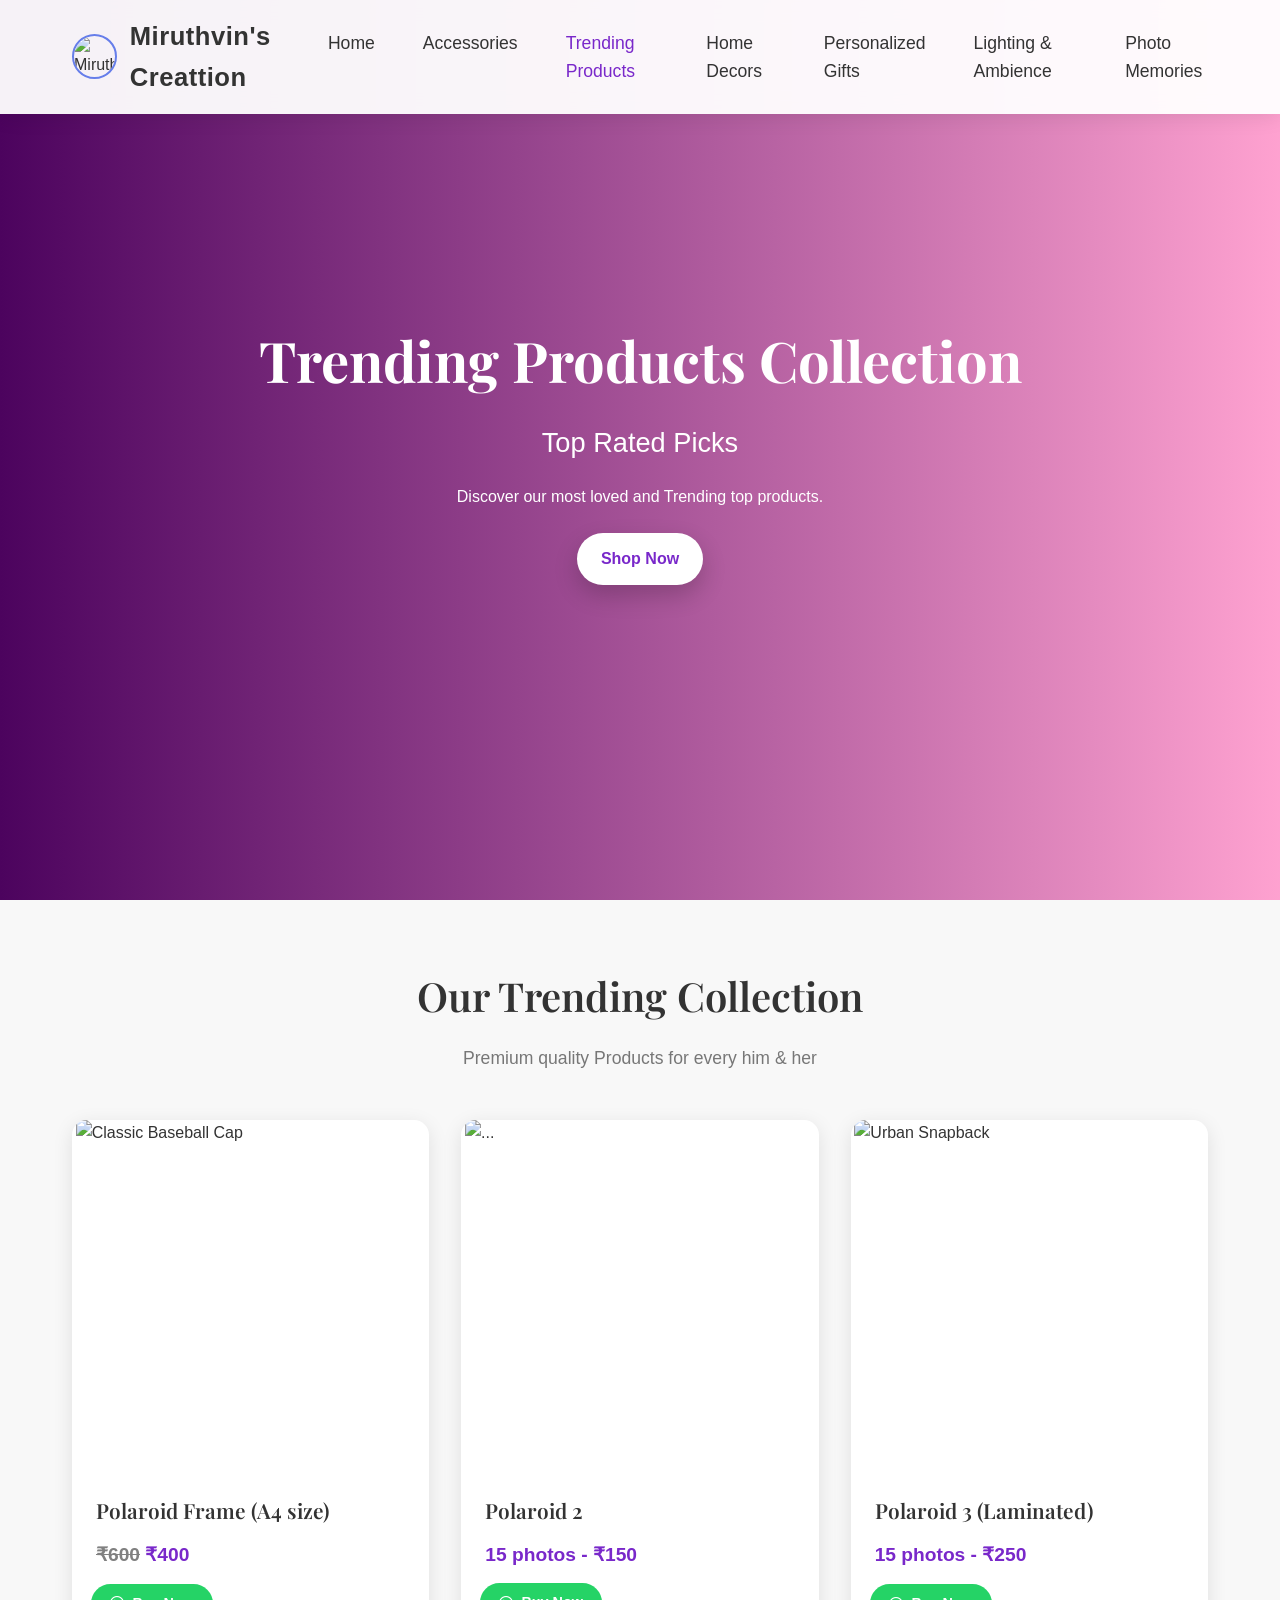
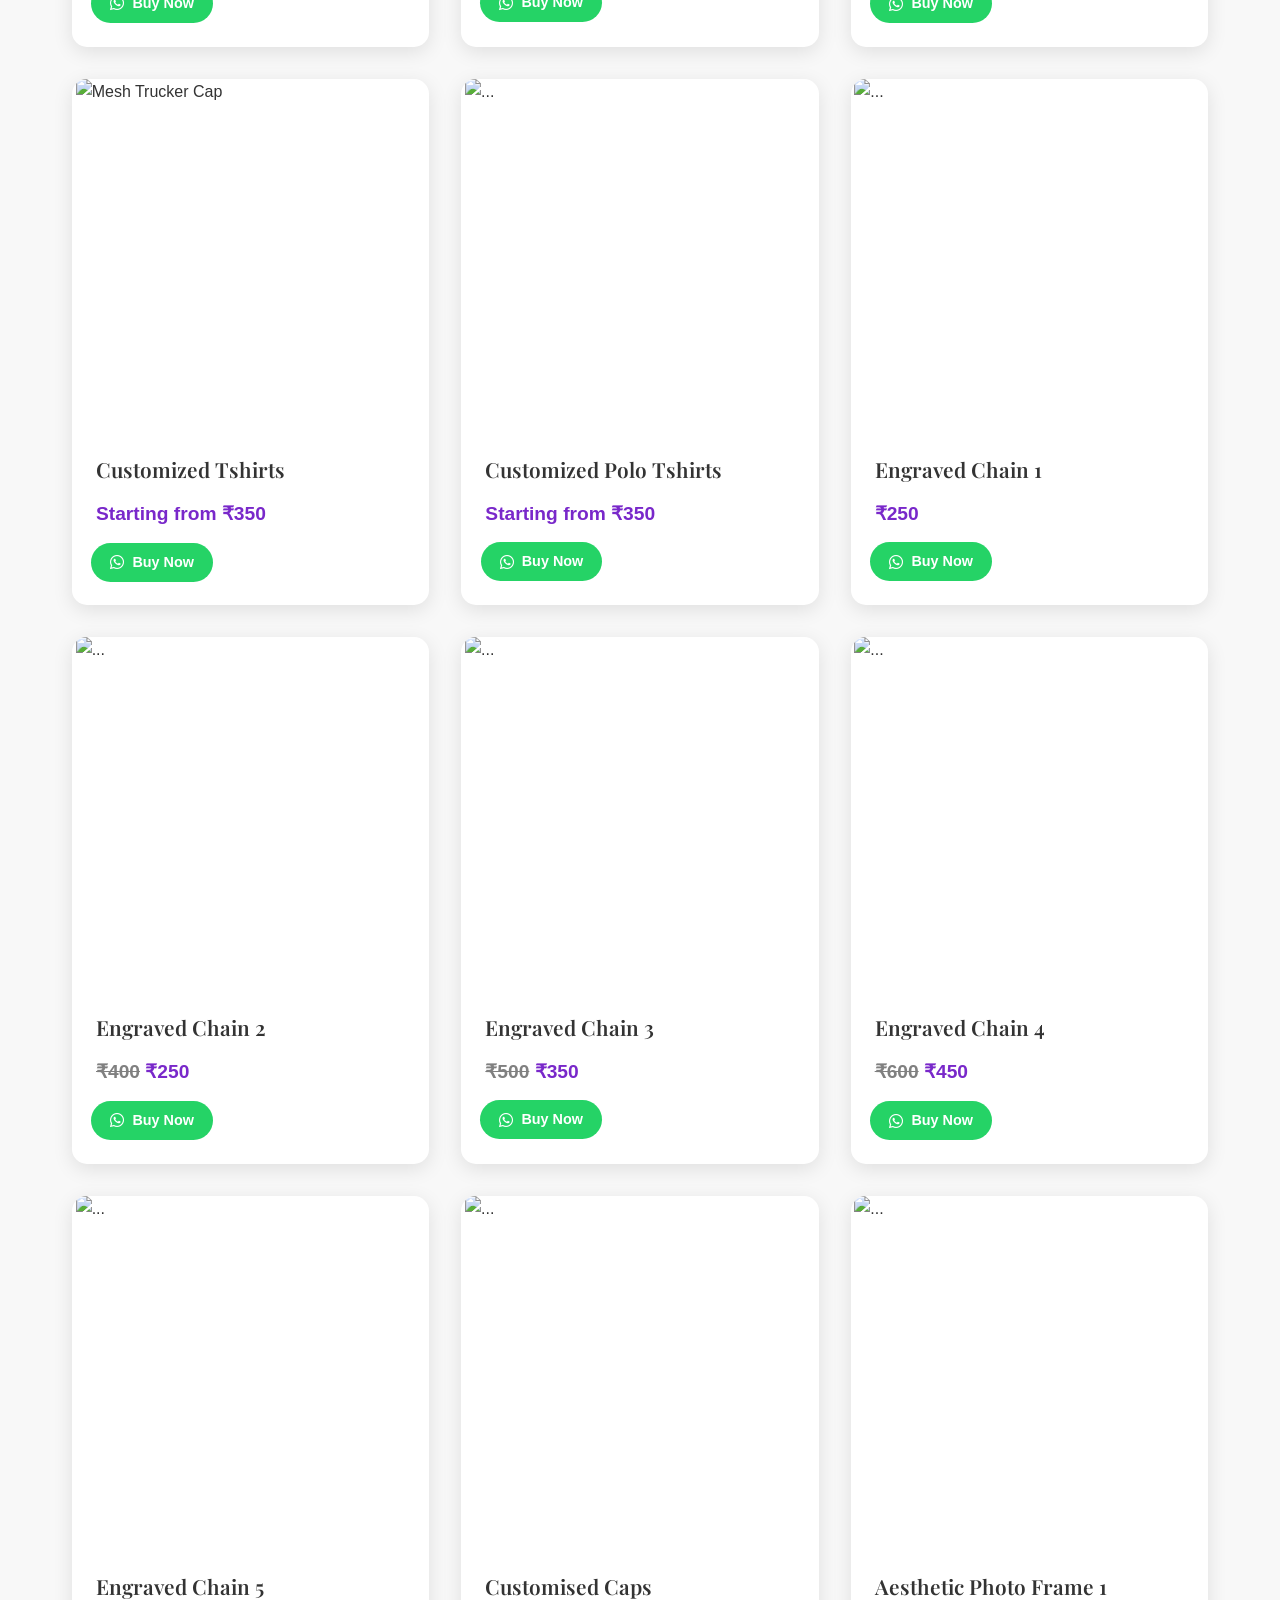
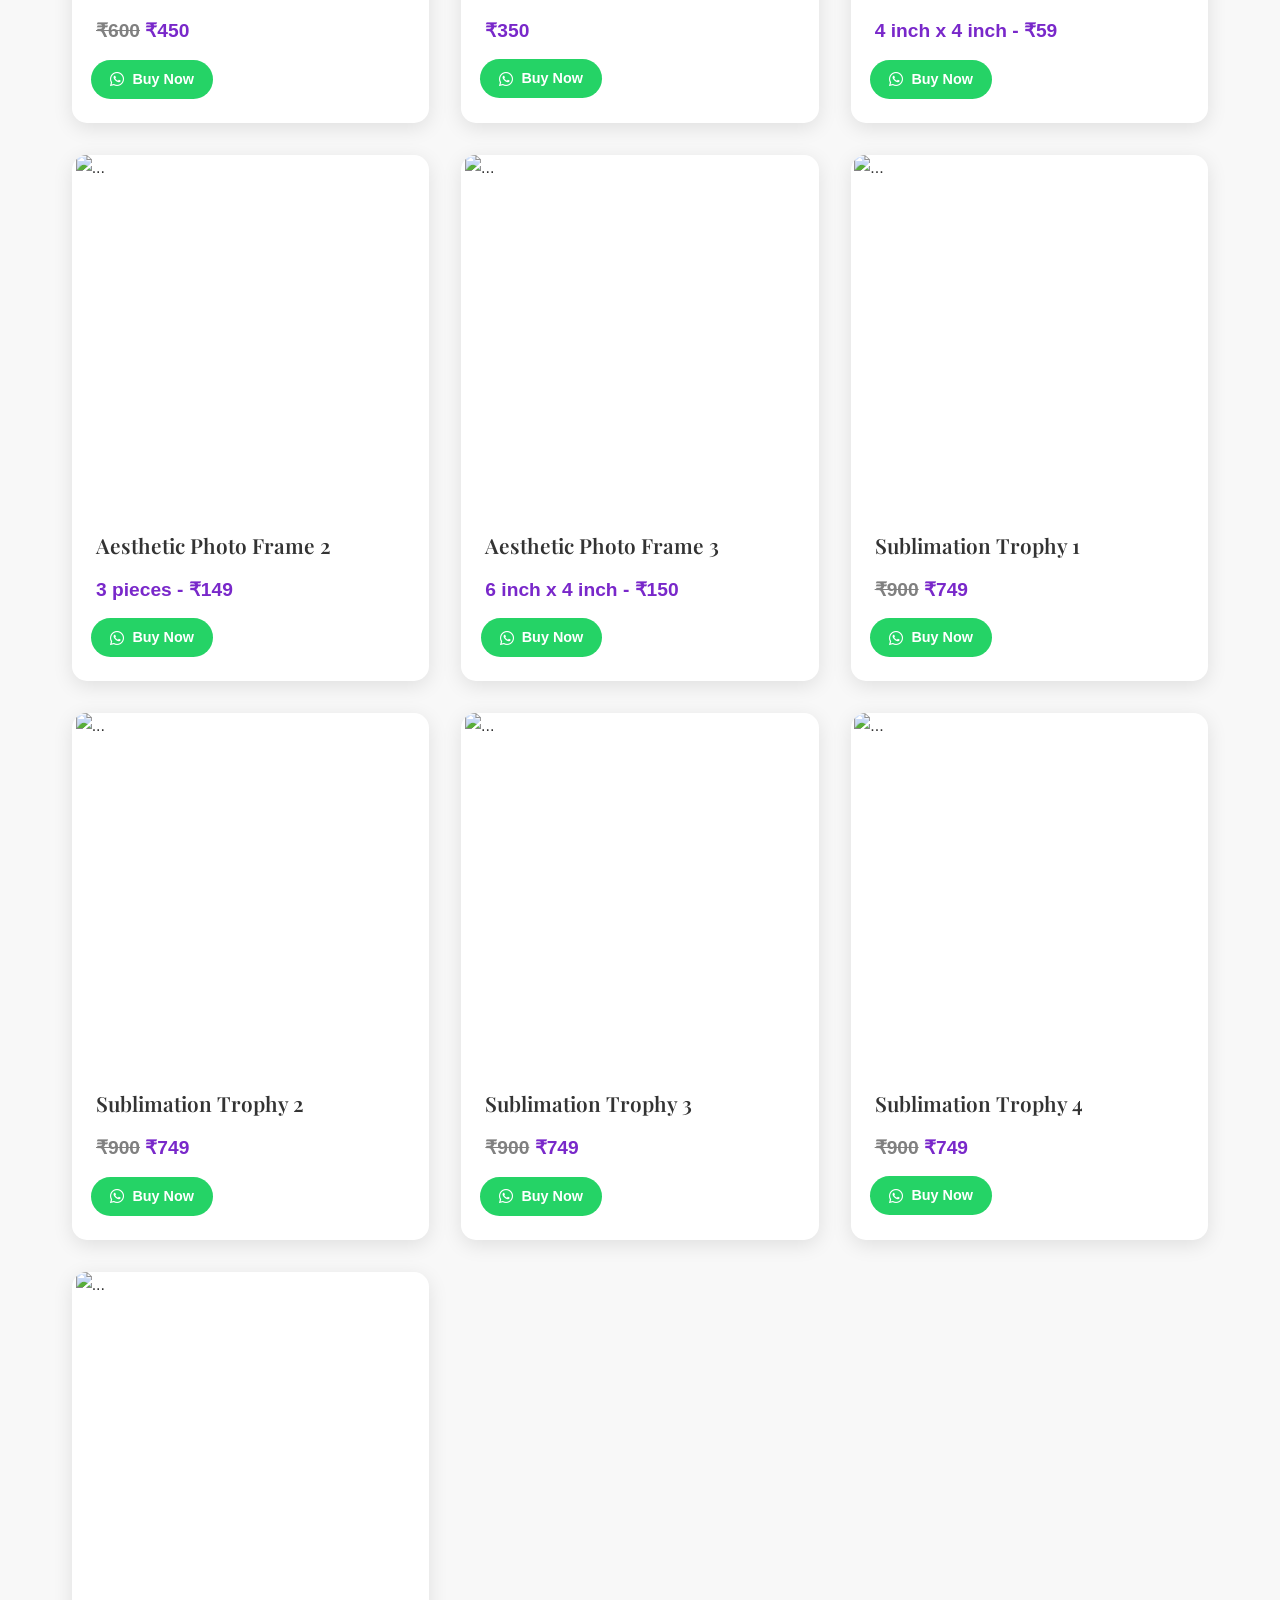
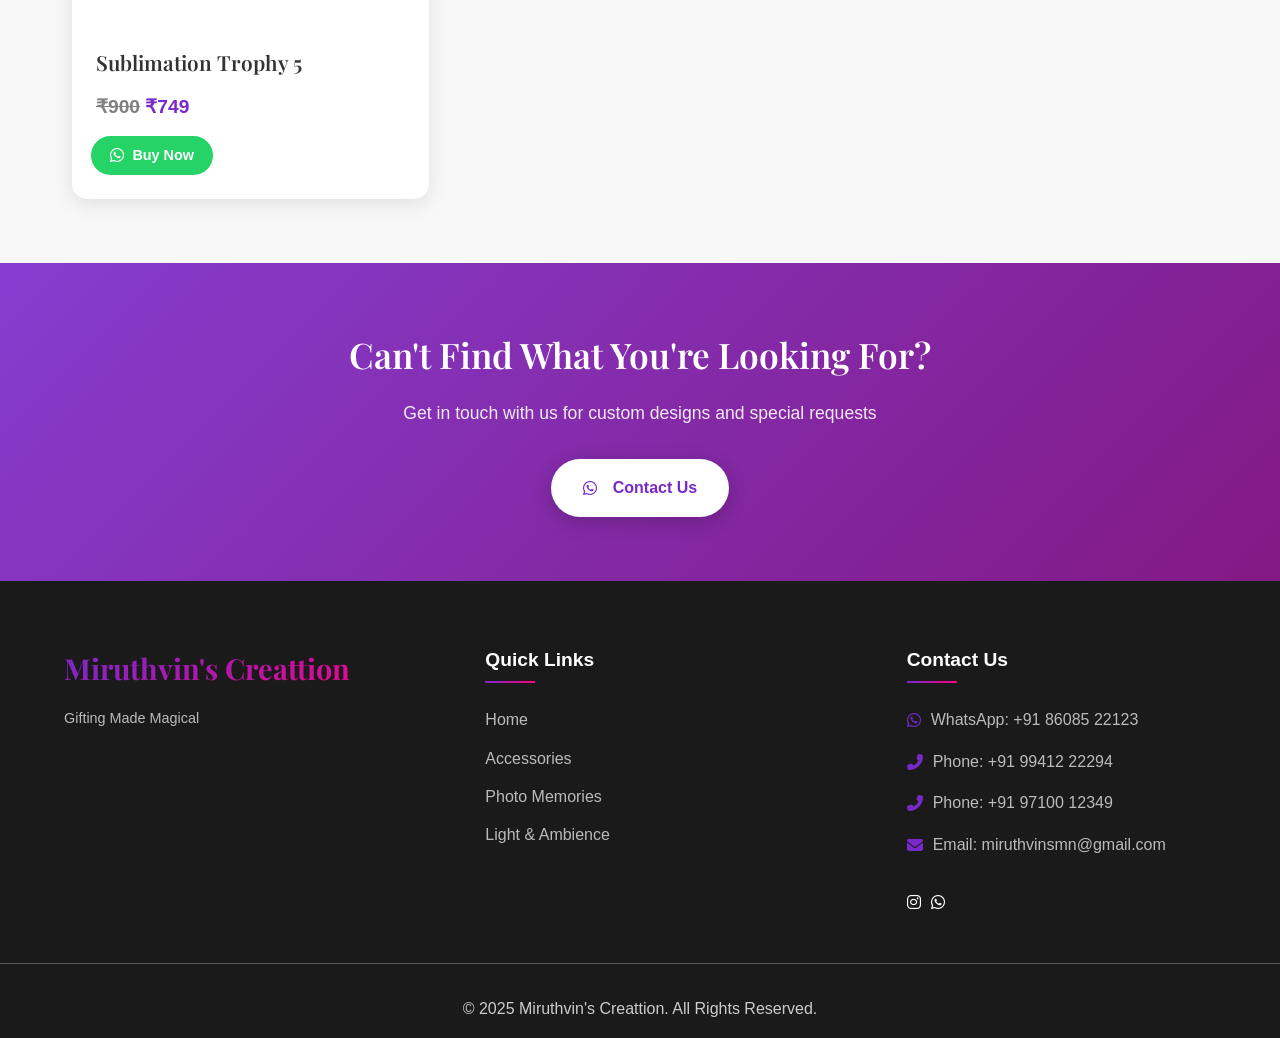
==== caps.html @ 1a265e70 "Add files via upload" ====
<!DOCTYPE html>
<html lang="en">

<head>
    <meta charset="UTF-8">
    <meta name="viewport" content="width=device-width, initial-scale=1.0">
    <title>Caps Collection - Miruthvin's Creattion</title>
    <link rel="stylesheet" href="caps.css">
    <link rel="stylesheet" href="https://cdnjs.cloudflare.com/ajax/libs/font-awesome/6.4.0/css/all.min.css">
    <link rel="preconnect" href="https://fonts.googleapis.com">
    <link rel="preconnect" href="https://fonts.gstatic.com" crossorigin>
    <link
        href="https://fonts.googleapis.com/css2?family=Playfair+Display:wght@400;500;600;700&family=Poppins:wght@300;400;500;600&display=swap"
        rel="stylesheet">
</head>

<body>
    <!-- Header -->
    <header class="header">
        <div class="header-content">
            <div class="logo">
                <img src="logo/miruthvins logo.jpeg" alt="Miruthvin's Logo">
                <h3>Miruthvin's Creattion</h3>
            </div>

            <!-- Desktop Navigation -->
            <nav class="desktop-nav">
                <ul>
                    <li><a href="home.html">Home</a></li>
                    <li><a href="accessories.html">Accessories</a></li>
                    <li><a href="caps.html" class="active">Trending Products</a></li>
                    <li><a href="homedecors.html">Home Decors</a></li>
                    <li><a href="Personalgifts.html">Personalized Gifts</a></li>
                    <li><a href="light.html">Lighting & Ambience</a></li>
                    <li><a href="Photomem.html">Photo Memories</a></li>
                </ul>
            </nav>

            <!-- Hamburger Menu Button -->
            <div class="hamburger" id="hamburger">
                <span></span>
                <span></span>
                <span></span>
            </div>
        </div>
    </header>

    <!-- Mobile Menu Overlay -->
    <div class="mobile-menu" id="mobile-menu">
        <ul>
            <li><a href="home.html">Home</a></li>
            <li><a href="accessories.html">Accessories</a></li>
            <li><a href="caps.html" class="active">Trending Products</a></li>
            <li><a href="homedecors.html">Home Decors</a></li>
            <li><a href="Personalgifts.html">Personalized Gifts</a></li>
            <li><a href="light.html">Lighting & Ambience</a></li>
            <li><a href="Photomem.html">Photo Memories</a></li>
        </ul>
    </div>

    <!-- Hero Section -->
    <section class="hero">
        <div class="hero-content">
            <h1 class="fade-in">Trending Products Collection</h1>
            <h2 class="slide-up">Top Rated Picks</h2>
            <p class="fade-in-delay">Discover our most loved and Trending top products.</p>
            <div class="cta-container slide-up-delay">
                <a href="#products" class="cta-button">Shop Now</a>
            </div>
        </div>
    </section>


    <!-- Products Section -->
    <section id="products" class="products">
        <div class="container">
            <div class="section-header">
                <h2>Our Trending Collection</h2>
                <p>Premium quality Products for every him & her</p>
            </div>

            <div class="products-grid">


                <!-- Polaroids -->
                <div class="product-card" data-category="baseball">
                    <div class="product-image">
                        <img src="logo/polaroid_recent.jpg" alt="Classic Baseball Cap">
                        <div class="hover-overlay">
                            <a href="https://wa.me/919710012349?text=Hey%20Miruthvin%27s%20  Creattion%2C%20I%20want%20to%20buy%20Polaroid%201"
                                class="whatsapp-btn">
                                <i class="fab fa-whatsapp"></i> Inquire Now
                            </a>
                        </div>
                    </div>
                    <div class="product-info">
                        <h3>Polaroid Frame (A4 size)</h3>
                        <p class="price"><del style="color: grey;">₹600</del> ₹400</p>
                        <a href="https://wa.me/919710012349?text=Hey%20Miruthvin%27s%20  Creattion%2C%20I%20want%20to%20buy%20Polaroid%201"
                            class="buy-now-btn" target="_blank">
                            <i class="fab fa-whatsapp"></i> Buy Now
                        </a>

                    </div>
                </div>

                <div class="product-card" data-category="baseball">
                    <div class="product-image">
                        <img src="logo/polaroid2.jpg" alt="...">
                        <div class="hover-overlay">
                            <a href="https://wa.me/919710012349?text=Hey%20Miruthvin%27s%20  Creattion%2C%20I%20want%20to%20buy%20Polaroid%202"
                                class="whatsapp-btn">
                                <i class="fab fa-whatsapp"></i> Inquire Now
                            </a>
                        </div>
                        <a href="https://wa.me/919710012349?text=Hey%20Miruthvin%27s%20  Creattion%2C%20I%20want%20to%20buy%20Polaroid%202"
                            class="whatsapp-btn mobile-whatsapp-btn">
                            <i class="fab fa-whatsapp"></i> Inquire Now
                        </a>
                    </div>

                    <div class="product-info">
                        <h3>Polaroid 2</h3>
                        <p class="price">15 photos - ₹150</p>
                        <a href="https://wa.me/919710012349?text=Hey%20Miruthvin%27s%20  Creattion%2C%20I%20want%20to%20buy%20Polaroid%202"
                            class="buy-now-btn" target="_blank">
                            <i class="fab fa-whatsapp"></i> Buy Now
                        </a>
                    </div>
                </div>

                <div class="product-card" data-category="snapback">
                    <div class="product-image">
                        <img src="logo/polaroid3.jpg" alt="Urban Snapback">
                        <div class="hover-overlay">
                            <a href="https://wa.me/919710012349?text=Hey%20Miruthvin%27s%20  Creattion%2C%20I%20want%20to%20buy%20Polaroid%203"
                                class="whatsapp-btn">
                                <i class="fab fa-whatsapp"></i> Inquire Now
                            </a>
                        </div>
                        <a href="https://wa.me/919710012349?text=Hey%20Miruthvin%27s%20  Creattion%2C%20I%20want%20to%20buy%20Polaroid%203"
                            class="whatsapp-btn mobile-whatsapp-btn">
                            <i class="fab fa-whatsapp"></i> Inquire Now
                        </a>
                    </div>
                    <div class="product-info">
                        <h3>Polaroid 3 (Laminated)</h3>
                        <p class="price">15 photos - ₹250</p>

                        <div class="product-action-row">
                            <a href="https://wa.me/919710012349?text=Hey%20Miruthvin%27s%20  Creattion%2C%20I%20want%20to%20buy%20Polaroid%203"
                                class="buy-now-btn" target="_blank">
                                <i class="fab fa-whatsapp"></i> Buy Now
                            </a>
                        </div>
                    </div>
                </div>


                <!-- tshirt -->
                <div class="product-card" data-category="trucker">
                    <div class="product-image">
                        <img src="logo/tshirt2.webp" alt="Mesh Trucker Cap">
                        <div class="hover-overlay">
                            <a href="https://wa.me/919710012349?text=Hey%20Miruthvin%27s%20  Creattion%2C%20I%20want%20to%20buy%20Customized%20Tshirts"
                                class="whatsapp-btn">
                                <i class="fab fa-whatsapp"></i> Inquire Now
                            </a>
                        </div>
                    </div>
                    <div class="product-info">
                        <h3>Customized Tshirts</h3>
                        <p class="price">Starting from ₹350</p>
                        <a href="https://wa.me/919710012349?text=Hey%20Miruthvin%27s%20  Creattion%2C%20I%20want%20to%20buy%20Customized%20Tshirts"
                            class="buy-now-btn" target="_blank">
                            <i class="fab fa-whatsapp"></i> Buy Now
                        </a>
                    </div>
                </div>

                <div class="product-card" data-category="trucker">
                    <div class="product-image">
                        <img src="logo/tshirt1.webp" alt="...">
                        <div class="hover-overlay">
                            <a href="https://wa.me/919710012349?text=Hey%20Miruthvin%27s%20  Creattion%2C%20I%20want%20to%20buy%20Customized%20Polo%20Tshirts"
                                class="whatsapp-btn">
                                <i class="fab fa-whatsapp"></i> Inquire Now
                            </a>
                        </div>
                        <a href="https://wa.me/919710012349?text=Hey%20Miruthvin%27s%20  Creattion%2C%20I%20want%20to%20buy%20Customized%20Polo%20Tshirts"
                            class="whatsapp-btn mobile-whatsapp-btn">
                            <i class="fab fa-whatsapp"></i> Inquire Now
                        </a>
                    </div>
                    <div class="product-info">
                        <h3>Customized Polo Tshirts</h3>
                        <p class="price">Starting from ₹350</p>
                        <a href="https://wa.me/919710012349?text=Hey%20Miruthvin%27s%20  Creattion%2C%20I%20want%20to%20buy%20Customized%20Polo%20Tshirts"
                            class="buy-now-btn" target="_blank">
                            <i class="fab fa-whatsapp"></i> Buy Now
                        </a>
                    </div>
                </div>

                <!-- engraved neck chains -->
                <div class="product-card" data-category="beanie">
                    <div class="product-image">
                        <img src="logo/neckchain1.jpg" alt="...">
                        <div class="hover-overlay">
                            <a href="https://wa.me/919710012349?text=Hey%20Miruthvin%27s%20  Creattion%2C%20I%20want%20to%20buy%20Engraved%20Chain%201"
                                class="whatsapp-btn">
                                <i class="fab fa-whatsapp"></i> Inquire Now
                            </a>
                        </div>
                        <a href="https://wa.me/919710012349?text=Hey%20Miruthvin%27s%20  Creattion%2C%20I%20want%20to%20buy%20Engraved%20Chain%201"
                            class="whatsapp-btn mobile-whatsapp-btn">
                            <i class="fab fa-whatsapp"></i> Inquire Now
                        </a>
                    </div>
                    <div class="product-info">
                        <h3>Engraved Chain 1</h3>
                        <p class="price">₹250</p>
                        <a href="https://wa.me/919710012349?text=Hey%20Miruthvin%27s%20  Creattion%2C%20I%20want%20to%20buy%20Engraved%20Chain%201"
                            class="buy-now-btn" target="_blank">
                            <i class="fab fa-whatsapp"></i> Buy Now
                        </a>
                    </div>
                </div>

                <div class="product-card" data-category="beanie">
                    <div class="product-image">
                        <img src="logo/neckchain2.jpg" alt="...">
                        <div class="hover-overlay">
                            <a href="https://wa.me/919710012349?text=Hey%20Miruthvin%27s%20  Creattion%2C%20I%20want%20to%20buy%20Engraved%20Chain%202"
                                class="whatsapp-btn">
                                <i class="fab fa-whatsapp"></i> Inquire Now
                            </a>
                        </div>
                        <a href="https://wa.me/919710012349?text=Hey%20Miruthvin%27s%20  Creattion%2C%20I%20want%20to%20buy%20Engraved%20Chain%202"
                            class="whatsapp-btn mobile-whatsapp-btn">
                            <i class="fab fa-whatsapp"></i> Inquire Now
                        </a>
                    </div>
                    <div class="product-info">
                        <h3>Engraved Chain 2</h3>
                        <p class="price"><del style="color: grey;">₹400</del> ₹250</p>
                        <a href="https://wa.me/919710012349?text=Hey%20Miruthvin%27s%20  Creattion%2C%20I%20want%20to%20buy%20Engraved%20Chain%202"
                            class="buy-now-btn" target="_blank">
                            <i class="fab fa-whatsapp"></i> Buy Now
                        </a>
                    </div>
                </div>

                <div class="product-card" data-category="beanie">
                    <div class="product-image">
                        <img src="logo/neckchain3.jpg" alt="...">
                        <div class="hover-overlay">
                            <a href="https://wa.me/919710012349?text=Hey%20Miruthvin%27s%20  Creattion%2C%20I%20want%20to%20buy%20Engraved%20Chain%203"
                                class="whatsapp-btn">
                                <i class="fab fa-whatsapp"></i> Inquire Now
                            </a>
                        </div>
                        <a href="https://wa.me/919710012349?text=Hey%20Miruthvin%27s%20  Creattion%2C%20I%20want%20to%20buy%20Engraved%20Chain%203"
                            class="whatsapp-btn mobile-whatsapp-btn">
                            <i class="fab fa-whatsapp"></i> Inquire Now
                        </a>
                    </div>
                    <div class="product-info">
                        <h3>Engraved Chain 3</h3>
                        <p class="price"><del style="color: grey;">₹500</del> ₹350</p>
                        <a href="https://wa.me/919710012349?text=Hey%20Miruthvin%27s%20  Creattion%2C%20I%20want%20to%20buy%20Engraved%20Chain%203"
                            class="buy-now-btn" target="_blank">
                            <i class="fab fa-whatsapp"></i> Buy Now
                        </a>
                    </div>
                </div>

                <div class="product-card" data-category="beanie">
                    <div class="product-image">
                        <img src="logo/neckchain4.jpg" alt="...">
                        <div class="hover-overlay">
                            <a href="https://wa.me/919710012349?text=Hey%20Miruthvin%27s%20  Creattion%2C%20I%20want%20to%20buy%20Engraved%20Chain%204"
                                class="whatsapp-btn">
                                <i class="fab fa-whatsapp"></i> Inquire Now
                            </a>
                        </div>
                        <a href="https://wa.me/919710012349?text=Hey%20Miruthvin%27s%20  Creattion%2C%20I%20want%20to%20buy%20Engraved%20Chain%204"
                            class="whatsapp-btn mobile-whatsapp-btn">
                            <i class="fab fa-whatsapp"></i> Inquire Now
                        </a>
                    </div>
                    <div class="product-info">
                        <h3>Engraved Chain 4</h3>
                        <p class="price"><del style="color: grey;">₹600</del> ₹450</p>
                        <a href="https://wa.me/919710012349?text=Hey%20Miruthvin%27s%20  Creattion%2C%20I%20want%20to%20buy%20Engraved%20Chain%204"
                            class="buy-now-btn" target="_blank">
                            <i class="fab fa-whatsapp"></i> Buy Now
                        </a>
                    </div>
                </div>

                <div class="product-card" data-category="beanie">
                    <div class="product-image">
                        <img src="logo/neckchain5.jpeg" alt="...">
                        <div class="hover-overlay">
                            <a href="https://wa.me/919710012349?text=Hey%20Miruthvin%27s%20  Creattion%2C%20I%20want%20to%20buy%20Engraved%20Chain%205"
                                class="whatsapp-btn">
                                <i class="fab fa-whatsapp"></i> Inquire Now
                            </a>
                        </div>
                        <a href="https://wa.me/919710012349?text=Hey%20Miruthvin%27s%20  Creattion%2C%20I%20want%20to%20buy%20Engraved%20Chain%205"
                            class="whatsapp-btn mobile-whatsapp-btn">
                            <i class="fab fa-whatsapp"></i> Inquire Now
                        </a>
                    </div>
                    <div class="product-info">
                        <h3>Engraved Chain 5</h3>
                        <p class="price"><del style="color: grey;">₹600</del> ₹450</p>
                        <a href="https://wa.me/919710012349?text=Hey%20Miruthvin%27s%20  Creattion%2C%20I%20want%20to%20buy%20Engraved%20Chain%205"
                            class="buy-now-btn" target="_blank">
                            <i class="fab fa-whatsapp"></i> Buy Now
                        </a>
                    </div>
                </div>

                <!-- More Products -->
                <div class="product-card" data-category="baseball">
                    <div class="product-image">
                        <img src="logo/cap1.jpg" alt="...">
                        <div class="hover-overlay">
                            <a href="https://wa.me/919710012349?text=Hey%20Miruthvin%27s%20  Creattion%2C%20I%20want%20to%20buy%20Customised%20Caps"
                                class="whatsapp-btn">
                                <i class="fab fa-whatsapp"></i> Inquire Now
                            </a>
                        </div>
                        <a href="https://wa.me/919710012349?text=Hey%20Miruthvin%27s%20  Creattion%2C%20I%20want%20to%20buy%20Customised%20Caps"
                            class="whatsapp-btn mobile-whatsapp-btn">
                            <i class="fab fa-whatsapp"></i> Inquire Now
                        </a>
                    </div>
                    <div class="product-info">
                        <h3>Customised Caps</h3>
                        <p class="price">₹350</p>
                        <a href="https://wa.me/919710012349?text=Hey%20Miruthvin%27s%20  Creattion%2C%20I%20want%20to%20buy%20Customised%20Caps"
                            class="buy-now-btn" target="_blank">
                            <i class="fab fa-whatsapp"></i> Buy Now
                        </a>
                    </div>
                </div>

                <!-- photo frmaes  -->
                <div class="product-card" data-category="snapback">
                    <div class="product-image">
                        <img src="logo/4x4frame.jpeg" alt="...">
                        <div class="hover-overlay">
                            <a href="https://wa.me/919710012349?text=Hey%20Miruthvin%27s%20  Creattion%2C%20I%20want%20to%20buy%20Aesthetic%20Photo%20Frame%201"
                                class="whatsapp-btn">
                                <i class="fab fa-whatsapp"></i> Inquire Now
                            </a>
                        </div>
                        <a href="https://wa.me/919710012349?text=Hey%20Miruthvin%27s%20  Creattion%2C%20I%20want%20to%20buy%20Aesthetic%20Photo%20Frame%201"
                            class="whatsapp-btn mobile-whatsapp-btn">
                            <i class="fab fa-whatsapp"></i> Inquire Now
                        </a>
                    </div>
                    <div class="product-info">
                        <h3>Aesthetic Photo Frame 1</h3>
                        <p class="price"> 4 inch x 4 inch - ₹59</p>
                        <a href="https://wa.me/919710012349?text=Hey%20Miruthvin%27s%20  Creattion%2C%20I%20want%20to%20buy%20Aesthetic%20Photo%20Frame%201"
                            class="buy-now-btn" target="_blank">
                            <i class="fab fa-whatsapp"></i> Buy Now
                        </a>
                    </div>
                </div>

                <div class="product-card" data-category="trucker">
                    <div class="product-image">
                        <img src="logo/4x4frame2.jpeg" alt="...">
                        <div class="hover-overlay">
                            <a href="https://wa.me/919710012349?text=Hey%20Miruthvin%27s%20  Creattion%2C%20I%20want%20to%20buy%20Aesthetic%20Photo%20Frame%202"
                                class="whatsapp-btn">
                                <i class="fab fa-whatsapp"></i> Inquire Now
                            </a>
                        </div>
                        <a href="https://wa.me/919710012349?text=Hey%20Miruthvin%27s%20  Creattion%2C%20I%20want%20to%20buy%20Aesthetic%20Photo%20Frame%202"
                            class="whatsapp-btn mobile-whatsapp-btn">
                            <i class="fab fa-whatsapp"></i> Inquire Now
                        </a>
                    </div>
                    <div class="product-info">
                        <h3> Aesthetic Photo Frame 2</h3>

                        <p class="price">3 pieces - ₹149</p>
                        <a href="https://wa.me/919710012349?text=Hey%20Miruthvin%27s%20  Creattion%2C%20I%20want%20to%20buy%20Aesthetic%20Photo%20Frame%202"
                            class="buy-now-btn" target="_blank">
                            <i class="fab fa-whatsapp"></i> Buy Now
                        </a>
                    </div>
                </div>

                <div class="product-card" data-category="beanie">
                    <div class="product-image">
                        <img src="logo/4x4frame3.jpeg" alt="...">
                        <div class="hover-overlay">
                            <a href="https://wa.me/919710012349?text=Hey%20Miruthvin%27s%20  Creattion%2C%20I%20want%20to%20buy%20Aesthetic%20Photo%20Frame%203"
                                class="whatsapp-btn">
                                <i class="fab fa-whatsapp"></i> Inquire Now
                            </a>
                        </div>
                        <a href="https://wa.me/919710012349?text=Hey%20Miruthvin%27s%20  Creattion%2C%20I%20want%20to%20buy%20Aesthetic%20Photo%20Frame%203"
                            class="whatsapp-btn mobile-whatsapp-btn">
                            <i class="fab fa-whatsapp"></i> Inquire Now
                        </a>
                    </div>
                    <div class="product-info">
                        <h3>Aesthetic Photo Frame 3</h3>
                        <p class="price">6 inch x 4 inch - ₹150</p>
                        <a href="https://wa.me/919710012349?text=Hey%20Miruthvin%27s%20  Creattion%2C%20I%20want%20to%20buy%20Aesthetic%20Photo%20Frame%203"
                            class="buy-now-btn" target="_blank">
                            <i class="fab fa-whatsapp"></i> Buy Now
                        </a>
                    </div>
                </div>


                <!--trophy-->
                <div class="product-card" data-category="beanie">
                    <div class="product-image">
                        <img src="logo/trophy1 620.webp" alt="...">
                        <div class="hover-overlay">
                            <a href="https://wa.me/919710012349?text=Hey%20Miruthvin%27s%20  Creattion%2C%20I%20want%20to%20buy%20Trophy%201"
                                class="whatsapp-btn">
                                <i class="fab fa-whatsapp"></i> Inquire Now
                            </a>
                        </div>
                        <a href="https://wa.me/919710012349?text=Hey%20Miruthvin%27s%20  Creattion%2C%20I%20want%20to%20buy%20Trophy%201"
                            class="whatsapp-btn mobile-whatsapp-btn">
                            <i class="fab fa-whatsapp"></i> Inquire Now
                        </a>
                    </div>
                    <div class="product-info">
                        <h3>Sublimation Trophy 1</h3>
                        <p class="price"><del style="color: grey;">₹900</del> ₹749</p>
                        <a href="https://wa.me/919710012349?text=Hey%20Miruthvin%27s%20  Creattion%2C%20I%20want%20to%20buy%20Trophy%201"
                            class="buy-now-btn" target="_blank">
                            <i class="fab fa-whatsapp"></i> Buy Now
                        </a>
                    </div>
                </div>

                <div class="product-card" data-category="beanie">
                    <div class="product-image">
                        <img src="logo/trophy2 620.webp" alt="...">
                        <div class="hover-overlay">
                            <a href="https://wa.me/919710012349?text=Hey%20Miruthvin%27s%20  Creattion%2C%20I%20want%20to%20buy%20Trophy%202"
                                class="whatsapp-btn">
                                <i class="fab fa-whatsapp"></i> Inquire Now
                            </a>
                        </div>
                        <a href="https://wa.me/919710012349?text=Hey%20Miruthvin%27s%20  Creattion%2C%20I%20want%20to%20buy%20Trophy%202"
                            class="whatsapp-btn mobile-whatsapp-btn">
                            <i class="fab fa-whatsapp"></i> Inquire Now
                        </a>
                    </div>
                    <div class="product-info">
                        <h3>Sublimation Trophy 2</h3>
                        <p class="price"><del style="color: grey;">₹900</del> ₹749</p>
                        <a href="https://wa.me/919710012349?text=Hey%20Miruthvin%27s%20  Creattion%2C%20I%20want%20to%20buy%20Trophy%202"
                            class="buy-now-btn" target="_blank">
                            <i class="fab fa-whatsapp"></i> Buy Now
                        </a>
                    </div>
                </div>

                <div class="product-card" data-category="beanie">
                    <div class="product-image">
                        <img src="logo/trophy3 620.webp" alt="...">
                        <div class="hover-overlay">
                            <a href="https://wa.me/919710012349?text=Hey%20Miruthvin%27s%20  Creattion%2C%20I%20want%20to%20buy%20Trophy%203"
                                class="whatsapp-btn">
                                <i class="fab fa-whatsapp"></i> Inquire Now
                            </a>
                        </div>
                        <a href="https://wa.me/919710012349?text=Hey%20Miruthvin%27s%20  Creattion%2C%20I%20want%20to%20buy%20Trophy%203"
                            class="whatsapp-btn mobile-whatsapp-btn">
                            <i class="fab fa-whatsapp"></i> Inquire Now
                        </a>
                    </div>
                    <div class="product-info">
                        <h3>Sublimation Trophy 3</h3>
                        <p class="price"><del style="color: grey;">₹900</del> ₹749</p>
                        <a href="https://wa.me/919710012349?text=Hey%20Miruthvin%27s%20  Creattion%2C%20I%20want%20to%20buy%20Trophy%203"
                            class="buy-now-btn" target="_blank">
                            <i class="fab fa-whatsapp"></i> Buy Now
                        </a>
                    </div>
                </div>

                <div class="product-card" data-category="beanie">
                    <div class="product-image">
                        <img src="logo/trophy4 620.webp" alt="...">
                        <div class="hover-overlay">
                            <a href="https://wa.me/919710012349?text=Hey%20Miruthvin%27s%20  Creattion%2C%20I%20want%20to%20buy%20Trophy%204"
                                class="whatsapp-btn">
                                <i class="fab fa-whatsapp"></i> Inquire Now
                            </a>
                        </div>
                        <a href="https://wa.me/919710012349?text=Hey%20Miruthvin%27s%20  Creattion%2C%20I%20want%20to%20buy%20Trophy%204"
                            class="whatsapp-btn mobile-whatsapp-btn">
                            <i class="fab fa-whatsapp"></i> Inquire Now
                        </a>
                    </div>
                    <div class="product-info">
                        <h3>Sublimation Trophy 4</h3>
                        <p class="price"><del style="color: grey;">₹900</del> ₹749</p>
                        <a href="https://wa.me/919710012349?text=Hey%20Miruthvin%27s%20  Creattion%2C%20I%20want%20to%20buy%20Trophy%204"
                            class="buy-now-btn" target="_blank">
                            <i class="fab fa-whatsapp"></i> Buy Now
                        </a>
                    </div>
                </div>

                <div class="product-card" data-category="beanie">
                    <div class="product-image">
                        <img src="logo/trophy5 620.webp" alt="...">
                        <div class="hover-overlay">
                            <a href="https://wa.me/919710012349?text=Hey%20Miruthvin%27s%20  Creattion%2C%20I%20want%20to%20buy%20Trophy%205"
                                class="whatsapp-btn">
                                <i class="fab fa-whatsapp"></i> Inquire Now
                            </a>
                        </div>
                        <a href="https://wa.me/919710012349?text=Hey%20Miruthvin%27s%20  Creattion%2C%20I%20want%20to%20buy%20Trophy%205"
                            class="whatsapp-btn mobile-whatsapp-btn">
                            <i class="fab fa-whatsapp"></i> Inquire Now
                        </a>
                    </div>
                    <div class="product-info">
                        <h3>Sublimation Trophy 5</h3>
                        <p class="price"><del style="color: grey;">₹900</del> ₹749</p>
                        <a href="https://wa.me/919710012349?text=Hey%20Miruthvin%27s%20  Creattion%2C%20I%20want%20to%20buy%20Trophy%205"
                            class="buy-now-btn" target="_blank">
                            <i class="fab fa-whatsapp"></i> Buy Now
                        </a>
                    </div>
                </div>


            </div>
        </div>

    </section>

    <!-- Call to Action Section -->
    <section class="cta-section">
        <div class="container">
            <div class="cta-content">
                <h2>Can't Find What You're Looking For?</h2>
                <p>Get in touch with us for custom designs and special requests</p>
                <a href="https://wa.me/919710012349?text=Hi%20Miruthvin%27s%20  Creattion%2C%20I%20couldn%E2%80%99t%20find%20what%20I%E2%80%99m%20looking%20for.%20Can%20you%20help%20with%20a%20custom%20design%20or%20special%20request%3F
" class="cta-button">
                    <i class="fab fa-whatsapp"></i> Contact Us
                </a>
            </div>
        </div>
    </section>

    <!-- Footer -->
    <footer>
        <div class="footer-content">
            <div class="footer-logo">
                <h3>Miruthvin's Creattion</h3>
                <p>Gifting Made Magical</p>
            </div>

            <div class="footer-links">
                <h4>Quick Links</h4>
                <ul>
                    <li><a href="home.html">Home</a></li>
                    <li><a href="accessories.html">Accessories</a></li>
                    <li><a href="photomem.html">Photo Memories</a></li>
                    <li><a href="light.html">Light & Ambience</a></li>
                </ul>
            </div>

            <div class="footer-contact">
                <h4>Contact Us</h4>
                <p><i class="fab fa-whatsapp"></i> WhatsApp: +91 86085 22123</p>
                <p><i class="fas fa-phone-alt"></i> Phone: +91 99412 22294</p>
                <p><i class="fas fa-phone-alt"></i> Phone: +91 97100 12349</p>

                <p><i class="fas fa-envelope"></i> Email: miruthvinsmn@gmail.com</p>
                <div class="social-icons">
                    <a href="#"><i class="fab fa-instagram"></i></a>
                    <a href="https://wa.me/919710012349?text=Hi%2C%20I%27m%20interested%20in%20your%20products%20from%20Miruthvin%27s%20  Creattion%21
"><i class="fab fa-whatsapp"></i></a>
                </div>
            </div>
        </div>

        <div class="footer-bottom">
            <p>&copy; 2025 Miruthvin's Creattion. All Rights Reserved.</p>
        </div>
    </footer>

    <script>
        // Mobile Menu Toggle
        const hamburger = document.getElementById('hamburger');
        const mobileMenu = document.getElementById('mobile-menu');

        hamburger.addEventListener('click', function () {
            hamburger.classList.toggle('active');
            mobileMenu.classList.toggle('active');
        });

        // Filter Functionality
        const filterBtns = document.querySelectorAll('.filter-btn');
        const productCards = document.querySelectorAll('.product-card');

        filterBtns.forEach(btn => {
            btn.addEventListener('click', function () {
                // Remove active class from all buttons
                filterBtns.forEach(b => b.classList.remove('active'));
                // Add active class to clicked button
                this.classList.add('active');

                const filterValue = this.getAttribute('data-filter');

                productCards.forEach(card => {
                    if (filterValue === 'all' || card.getAttribute('data-category') === filterValue) {
                        card.style.display = 'block';
                        card.style.opacity = '0';
                        card.style.transform = 'translateY(30px)';

                        setTimeout(() => {
                            card.style.opacity = '1';
                            card.style.transform = 'translateY(0)';
                        }, 100);
                    } else {
                        card.style.opacity = '0';
                        card.style.transform = 'translateY(30px)';
                        setTimeout(() => {
                            card.style.display = 'none';
                        }, 300);
                    }
                });
            });
        });

        // Smooth scroll for anchor links
        document.querySelectorAll('a[href^="#"]').forEach(anchor => {
            anchor.addEventListener('click', function (e) {
                e.preventDefault();
                document.querySelector(this.getAttribute('href')).scrollIntoView({
                    behavior: 'smooth'
                });
            });
        });

        // Animation on scroll
        const observerOptions = {
            threshold: 0.1,
            rootMargin: '0px 0px -50px 0px'
        };

        const observer = new IntersectionObserver(function (entries) {
            entries.forEach(entry => {
                if (entry.isIntersecting) {
                    entry.target.classList.add('animate');
                }
            });
        }, observerOptions);

        // Observe product cards
        document.querySelectorAll('.product-card').forEach(card => {
            observer.observe(card);
        });

        // Hero animations
        window.addEventListener('load', function () {
            setTimeout(() => {
                document.querySelector('.fade-in').style.opacity = '1';
                document.querySelector('.fade-in').style.transform = 'translateY(0)';
            }, 300);

            setTimeout(() => {
                document.querySelector('.slide-up').style.opacity = '1';
                document.querySelector('.slide-up').style.transform = 'translateY(0)';
            }, 500);

            setTimeout(() => {
                document.querySelector('.fade-in-delay').style.opacity = '1';
                document.querySelector('.fade-in-delay').style.transform = 'translateY(0)';
            }, 700);

            setTimeout(() => {
                document.querySelector('.slide-up-delay').style.opacity = '1';
                document.querySelector('.slide-up-delay').style.transform = 'translateY(0)';
            }, 900);
        });



    </script>
</body>


</html>
---- caps.css ----
/* Base Styles and Reset */
* {
    margin: 0;
    padding: 0;
    box-sizing: border-box;
    scroll-behavior: smooth;
}

body {
    font-family: 'Segoe UI', Tahoma, Geneva, Verdana, sans-serif;
    color: #333;
    overflow-x: hidden;
    background: #fcfcfc;
    line-height: 1.6;
}

a {
    text-decoration: none;
    color: inherit;
}

img {
    max-width: 100%;
    height: auto;
    display: block;
}

.container {
    max-width: 1200px;
    margin: 0 auto;
    padding: 0 2rem;
}

/* Header Styles */
.header {
    background: rgba(255, 255, 255, 0.95);
    backdrop-filter: blur(10px);
    padding: 1rem 0;
    position: fixed;
    top: 0;
    left: 0;
    right: 0;
    z-index: 1000;
    box-shadow: 0 2px 20px rgba(0, 0, 0, 0.1);
}

.header-content {
    max-width: 1200px;
    margin: 0 auto;
    padding: 0 1rem;
    display: flex;
    justify-content: space-between;
    align-items: center;
}

/* Logo Styles */
.logo {
    display: flex;
    align-items: center;
    gap: 0.8rem;
}

.logo img {
    width: 45px;
    height: 45px;
    border-radius: 50%;
    object-fit: cover;
    border: 2px solid #667eea;
}

.logo h3 {
    color: #333;
    font-size: 1.4rem;
    font-weight: 600;
    letter-spacing: 0.5px;
}

/* Desktop Navigation */
.desktop-nav {
    display: none;
}

.desktop-nav ul {
    display: flex;
    list-style: none;
    gap: 2rem;
}

.desktop-nav a {
    text-decoration: none;
    color: #333;
    font-weight: 500;
    transition: color 0.3s ease;
}

.desktop-nav a:hover,
.desktop-nav a.active {
    color: #7928ca;
}

/* Hamburger Menu Button */
.hamburger {
    display: flex;
    flex-direction: column;
    cursor: pointer;
    padding: 8px;
    z-index: 1001;
    transition: transform 0.3s ease;
}

.hamburger:hover {
    transform: scale(1.1);
}

.hamburger span {
    width: 25px;
    height: 3px;
    background: #333;
    margin: 3px 0;
    transition: all 0.3s cubic-bezier(0.68, -0.55, 0.265, 1.55);
    border-radius: 3px;
}

/* Hamburger Animation */
.hamburger.active span:nth-child(1) {
    transform: rotate(45deg) translate(6px, 6px);
    background: #fff;
}

.hamburger.active span:nth-child(2) {
    opacity: 0;
    transform: translateX(20px);
}

.hamburger.active span:nth-child(3) {
    transform: rotate(-45deg) translate(6px, -6px);
    background: #fff;
}

/* Mobile Menu Overlay */
.mobile-menu {
    position: fixed;
    top: 0;
    left: 0;
    width: 100%;
    height: 100vh;
    background: linear-gradient(135deg, #667eea 0%, #764ba2 100%);
    z-index: 999;
    display: flex;
    align-items: center;
    justify-content: center;
    transform: translateX(-100%);
    transition: transform 0.4s cubic-bezier(0.77, 0, 0.175, 1);
}

.mobile-menu.active {
    transform: translateX(0);
}

/* Mobile Menu List */
.mobile-menu ul {
    list-style: none;
    text-align: center;
}

.mobile-menu li {
    margin: 1.5rem 0;
    opacity: 0;
    transform: translateY(50px);
    transition: all 0.6s cubic-bezier(0.77, 0, 0.175, 1);
}

.mobile-menu.active li {
    opacity: 1;
    transform: translateY(0);
}

/* Stagger animation for menu items */
.mobile-menu.active li:nth-child(1) {
    transition-delay: 0.1s;
}

.mobile-menu.active li:nth-child(2) {
    transition-delay: 0.2s;
}

.mobile-menu.active li:nth-child(3) {
    transition-delay: 0.3s;
}

.mobile-menu.active li:nth-child(4) {
    transition-delay: 0.4s;
}

.mobile-menu.active li:nth-child(5) {
    transition-delay: 0.5s;
}

.mobile-menu.active li:nth-child(6) {
    transition-delay: 0.6s;
}

.mobile-menu.active li:nth-child(7) {
    transition-delay: 0.7s;
}

.mobile-menu.active li:nth-child(8) {
    transition-delay: 0.8s;
}

.mobile-menu a {
    text-decoration: none;
    color: white;
    font-size: 1.8rem;
    font-weight: 600;
    padding: 1rem 2rem;
    display: block;
    border-radius: 50px;
    transition: all 0.3s ease;
    position: relative;
    overflow: hidden;
}

.mobile-menu a::before {
    content: '';
    position: absolute;
    top: 0;
    left: -100%;
    width: 100%;
    height: 100%;
    background: rgba(255, 255, 255, 0.1);
    transition: left 0.5s ease;
}

.mobile-menu a:hover::before,
.mobile-menu a.active::before {
    left: 0;
}

.mobile-menu a:hover,
.mobile-menu a.active {
    background: rgba(255, 255, 255, 0.2);
    transform: scale(1.05);
    box-shadow: 0 8px 25px rgba(0, 0, 0, 0.2);
}







/* Tablet and Desktop Styles */
@media (min-width: 768px) {
    .hamburger {
        display: none;
    }

    .desktop-nav {
        display: block;
    }

    .mobile-menu {
        display: none;
    }

    .logo h3 {
        font-size: 1.6rem;
    }

    .main-content h1 {
        font-size: 3rem;
    }
}

@media (min-width: 1024px) {
    .header-content {
        padding: 0 2rem;
    }

    .desktop-nav ul {
        gap: 3rem;
    }

    .desktop-nav a {
        font-size: 1.1rem;
    }
}

/* Smooth scrolling */
html {
    scroll-behavior: smooth;
}

/* Custom scrollbar for mobile menu */
.mobile-menu::-webkit-scrollbar {
    width: 4px;
}

.mobile-menu::-webkit-scrollbar-track {
    background: rgba(255, 255, 255, 0.1);
}

.mobile-menu::-webkit-scrollbar-thumb {
    background: rgba(255, 255, 255, 0.3);
    border-radius: 2px;
}
























/* Hero Section */
.hero {
    height: 100vh;
    background: linear-gradient(to right, #4c035e, rgba(255, 139, 197, 0.8)), url('/api/placeholder/1600/900') center/cover no-repeat;
    display: flex;
    align-items: center;
    justify-content: center;
    padding: 0 2rem;
    text-align: center;
    color: white;
    margin-top: 0;
}

.hero-content {
    max-width: 800px;
}

.hero-content h1 {
    font-family: 'Playfair Display', serif;
    font-size: 3.5rem;
    font-weight: 700;
    margin-bottom: 1rem;
    opacity: 0;
    transform: translateY(30px);
    transition: all 0.8s ease;
}

.hero-content h2 {
    font-size: 1.7rem;
    font-weight: 300;
    margin-bottom: 1.2rem;
    opacity: 0;
    transform: translateY(30px);
    transition: all 0.8s ease;
}

.hero-content p {
    font-size: 1rem;
    margin-bottom: 1.5rem;
    opacity: 0;
    line-height: 1.6;
    transform: translateY(30px);
    transition: all 0.8s ease;
}

.cta-container {
    opacity: 0;
    transform: translateY(30px);
    transition: all 0.8s ease;
}

.cta-button {
    display: inline-block;
    background: white;
    color: #7928ca;
    padding: 0.8rem 1.5rem;
    border-radius: 50px;
    font-weight: 600;
    box-shadow: 0 10px 25px rgba(0, 0, 0, 0.2);
    transition: all 0.3s ease;
    text-decoration: none;
}

.cta-button:hover {
    transform: translateY(-5px);
    box-shadow: 0 15px 30px rgba(0, 0, 0, 0.3);
}

.cta-button i {
    margin-right: 0.5rem;
}

/* Responsive Adjustments */
@media (max-width: 768px) {
    .hero {
        padding: 0 1rem;
        height: auto;
        padding-top: 6rem;
        padding-bottom: 4rem;
    }

    .hero-content h1 {
        font-size: 2.2rem;
    }

    .hero-content h2 {
        font-size: 1.3rem;
    }

    .hero-content p {
        font-size: 0.95rem;
    }

    .cta-button {
        padding: 0.7rem 1.2rem;
        font-size: 0.9rem;
    }
}


/* Filter Section */
.filter-section {
    background: #fff;
    padding: 2rem 0;
    box-shadow: 0 2px 10px rgba(0, 0, 0, 0.1);
    position: sticky;
    top: 80px;
    z-index: 90;
}

.filter-tabs {
    display: flex;
    justify-content: center;
    gap: 1rem;

    /*other half*/




    flex-wrap: wrap;
    margin-bottom: 1rem;
}

.filter-btn {
    padding: 0.8rem 1.5rem;
    border: 2px solid #7928ca;
    background: white;
    color: #7928ca;
    border-radius: 50px;
    font-weight: 500;
    cursor: pointer;
    transition: all 0.3s ease;
    font-size: 0.9rem;
}

.filter-btn:hover,
.filter-btn.active {
    background: linear-gradient(135deg, #7928ca, #ff0080);
    color: white;
    transform: translateY(-2px);
    box-shadow: 0 5px 15px rgba(121, 40, 202, 0.3);
}

/* Products Section */
.products {
    padding: 4rem 0;
    background: #f8f8f8;
}

.section-header {
    text-align: center;
    margin-bottom: 3rem;
}

.section-header h2 {
    font-family: 'Playfair Display', serif;
    font-size: 2.5rem;
    font-weight: 600;
    color: #333;
    margin-bottom: 1rem;
}

.section-header p {
    font-size: 1.1rem;
    color: #777;
    max-width: 600px;
    margin: 0 auto;
}

.products-grid {
    display: grid;
    grid-template-columns: repeat(auto-fit, minmax(280px, 1fr));
    gap: 2rem;
    margin-top: 2rem;
}

/* Product Card Styles */
.product-card {
    background: white;
    border-radius: 15px;
    overflow: hidden;
    box-shadow: 0 5px 20px rgba(0, 0, 0, 0.1);
    transition: all 0.3s ease;
    opacity: 0;
    transform: translateY(30px);
    display: flex;
    flex-direction: column;
    justify-content: space-between;
    height: 100%;


}

.product-card.animate {
    opacity: 1;
    transform: translateY(0);
}

.product-card:hover {
    transform: translateY(-10px);
    box-shadow: 0 15px 40px rgba(0, 0, 0, 0.15);
}

.product-image {
    position: relative;
    overflow: hidden;
    height: 350px;
}

.product-image img {
    width: 100%;
    height: 100%;
    object-fit: cover;
    transition: transform 0.3s ease;
}

.product-card:hover .product-image img {
    transform: scale(1.1);
}

.hover-overlay {
    position: absolute;
    top: 0;
    left: 0;
    right: 0;
    bottom: 0;
    background: rgba(121, 40, 202, 0.9);
    display: flex;
    align-items: center;
    justify-content: center;
    opacity: 0;
    transition: opacity 0.3s ease;
}

.product-card:hover .hover-overlay {
    opacity: 1;
}

.whatsapp-btn {
    background: #25d366;
    color: white;
    padding: 0.8rem 1.5rem;
    border-radius: 50px;
    text-decoration: none;
    font-weight: 600;
    transition: all 0.3s ease;
    display: inline-flex;
    align-items: center;
    gap: 0.5rem;
}

.whatsapp-btn:hover {
    background: #128c7e;
    transform: scale(1.05);
}

.product-info {
    padding: 1.5rem;
    flex-grow: 1;
}

.product-info h3 {
    font-family: 'Playfair Display', serif;
    font-size: 1.3rem;
    font-weight: 600;
    color: #333;
    margin-bottom: 0.5rem;
}

.price {
    font-size: 1.2rem;
    font-weight: 600;
    color: #7928ca;
    margin-bottom: 0.8rem;
}

.description {
    color: #777;
    font-size: 0.9rem;
    line-height: 1.5;
}

/* Call to Action Section */
.cta-section {
    background: linear-gradient(135deg, rgba(121, 40, 202, 0.9), rgba(117, 0, 119, 0.9));
    padding: 4rem 0;
    text-align: center;
    color: white;
}

.cta-content h2 {
    font-family: 'Playfair Display', serif;
    font-size: 2.2rem;
    font-weight: 600;
    margin-bottom: 1rem;
}

.cta-content p {
    font-size: 1.1rem;
    margin-bottom: 2rem;
    opacity: 0.9;
}

.cta-content .cta-button {
    background: white;
    color: #7928ca;
    padding: 1rem 2rem;
    border-radius: 50px;
    font-weight: 600;
    text-decoration: none;
    display: inline-flex;
    align-items: center;
    gap: 0.5rem;
    transition: all 0.3s ease;
    box-shadow: 0 5px 20px rgba(0, 0, 0, 0.2);
}

.cta-content .cta-button:hover {
    transform: translateY(-3px);
    box-shadow: 0 10px 30px rgba(0, 0, 0, 0.3);
}

/* Footer Styles */
footer {
    background: #1a1a1a;
    color: #fff;
    padding: 4rem 0% 1rem;
}

.footer-content {
    display: grid;
    grid-template-columns: repeat(auto-fit, minmax(250px, 1fr));
    gap: 3rem;
    margin-bottom: 3rem;
    padding-left: 5%;
}


.footer-logo h3 {
    font-family: 'Playfair Display', serif;
    font-size: 1.8rem;
    margin-bottom: 1rem;
    background: linear-gradient(135deg, #7928ca, #ff0080);
    -webkit-background-clip: text;
    -webkit-text-fill-color: transparent;
    background-clip: text;
}

.footer-logo p {
    color: #bbb;
    font-size: 0.9rem;
}

.footer-links h4,
.footer-contact h4 {
    font-size: 1.2rem;
    margin-bottom: 1.5rem;
    position: relative;
    padding-bottom: 0.5rem;
}

.footer-links h4::after,
.footer-contact h4::after {
    content: '';
    position: absolute;
    bottom: 0;
    left: 0;
    width: 50px;
    height: 2px;
    background: linear-gradient(135deg, #7928ca, #ff0080);
}

.footer-links ul {
    list-style: none;
}

.footer-links ul li {
    margin-bottom: 0.8rem;
}

.footer-links ul li a {
    color: #bbb;
    transition: color 0.3s ease;
}

.footer-links ul li a:hover {
    color: #7928ca;
}

.footer-contact p {
    color: #bbb;
    margin-bottom: 1rem;
    display: flex;
    align-items: center;
}

.footer-contact p i {
    margin-right: 10px;
    color: #7928ca;
}

.social-icons {
    display: flex;
    gap: 10px;
    margin-top: 2rem;
    margin-right: 5px;
}

.footer-bottom {
    text-align: center;
    padding-top: 2rem;
    margin-top: 2rem;
    border-top: 1px solid #555;
    color: #ccc;
}


/* Responsive Design */
@media (max-width: 768px) {
    .desktop-nav {
        display: none;
    }

    .hamburger {
        display: flex;
    }

    .hero-content h1 {
        font-size: 2.5rem;
    }

    .hero-content h2 {
        font-size: 1.5rem;
    }

    .filter-tabs {
        justify-content: flex-start;
        overflow-x: auto;
        padding-bottom: 0.5rem;
    }

    .filter-btn {
        white-space: nowrap;
        margin-right: 0.5rem;
    }

    .products-grid {
        grid-template-columns: repeat(auto-fit, minmax(250px, 1fr));
        gap: 1.5rem;
    }

    .section-header h2 {
        font-size: 2rem;
    }

    .cta-content h2 {
        font-size: 1.8rem;
    }

    .footer-content {
        grid-template-columns: 1fr;
        text-align: center;
    }
}

@media (min-width: 769px) {
    .desktop-nav {
        display: block;
    }

    .hamburger {
        display: none;
    }
}

@media (max-width: 480px) {
    .container {
        padding: 0 1rem;
    }

    .hero-content h1 {
        font-size: 2rem;
    }

    .hero-content h2 {
        font-size: 1.2rem;
    }

    .products-grid {
        grid-template-columns: 1fr;
    }

    .product-info {
        padding: 1rem;
    }
}

/* Animation Classes */
.fade-in,
.slide-up,
.fade-in-delay,
.slide-up-delay {
    opacity: 0;
    transform: translateY(30px);
    transition: all 0.8s ease;
}

.fade-in.animate,
.slide-up.animate,
.fade-in-delay.animate,
.slide-up-delay.animate {
    opacity: 1;
    transform: translateY(0);
}

/* Smooth transitions for product filtering */
.product-card {
    transition: all 0.3s ease, opacity 0.3s ease, transform 0.3s ease;
}

/* WhatsApp button hover effects */
.whatsapp-btn i {
    transition: transform 0.3s ease;
}

.whatsapp-btn:hover i {
    transform: scale(1.2);
}

/* Enhanced product card animations */
@keyframes fadeInUp {
    from {
        opacity: 0;
        transform: translateY(30px);
    }

    to {
        opacity: 1;
        transform: translateY(0);
    }
}

.product-card.animate {
    animation: fadeInUp 0.6s ease forwards;
}

/* Stagger animation for product cards */
.product-card:nth-child(1) {
    animation-delay: 0.1s;
}

.product-card:nth-child(2) {
    animation-delay: 0.2s;
}

.product-card:nth-child(3) {
    animation-delay: 0.3s;
}

.product-card:nth-child(4) {
    animation-delay: 0.4s;
}

.product-card:nth-child(5) {
    animation-delay: 0.5s;
}

.product-card:nth-child(6) {
    animation-delay: 0.6s;
}

.product-card:nth-child(7) {
    animation-delay: 0.7s;
}

.product-card:nth-child(8) {
    animation-delay: 0.8s;
}

.product-card:nth-child(9) {
    animation-delay: 0.9s;
}

.product-card:nth-child(10) {
    animation-delay: 1.0s;
}

.product-card:nth-child(11) {
    animation-delay: 1.1s;
}

.product-card:nth-child(12) {
    animation-delay: 1.2s;
}


@media (max-width: 600px) {
    .mobile-menu {
        justify-content: flex-start;
        padding-top: 4rem;
        justify-content: center;
    }

    .mobile-menu a {
        font-size: 1.2rem;
        /* Smaller font size */
        padding: 0.7rem 1.2rem;
        /* Less padding */
    }

    .mobile-menu li {
        margin: 1rem 0;
        /* Less vertical spacing between links */
    }

    .hamburger span {
        width: 20px;
        height: 2.5px;
    }
}






/* Show inquiry button always on mobile */
.mobile-whatsapp-btn {
    display: none;
    margin: 1rem auto 0;
    justify-content: center;
    background: #25d366;
    color: white;
    padding: 0.7rem 1.2rem;
    border-radius: 50px;
    font-weight: 600;
    text-align: center;
    text-decoration: none;
    font-size: 0.95rem;
    width: fit-content;
    box-shadow: 0 4px 15px rgba(0, 0, 0, 0.1);
}

.mobile-whatsapp-btn i {
    margin-right: 0.5rem;
}

@media (max-width: 768px) {
    .hover-overlay {
        display: none !important;
    }

    .mobile-whatsapp-btn {
        display: flex;
    }
}


@media (max-width: 600px) {
    .footer-content {
        grid-template-columns: 1fr;
        padding-left: 1.5rem;
        padding-right: 1.5rem;
        text-align: left;
    }

    .social-icons {
        justify-content: flex-start;
    }
}










/* Products Section */
.products {
    padding: 4rem 0;
    background: #f8f8f8;
}

.section-header {
    text-align: center;
    margin-bottom: 3rem;
}

.section-header h2 {
    font-family: 'Playfair Display', serif;
    font-size: 2.5rem;
    font-weight: 600;
    color: #333;
    margin-bottom: 1rem;
}

.section-header p {
    font-size: 1.1rem;
    color: #777;
    max-width: 600px;
    margin: 0 auto;
}

.products-grid {
    display: grid;
    grid-template-columns: repeat(auto-fit, minmax(280px, 1fr));
    gap: 2rem;
    margin-top: 2rem;
}

/* Product Card Styles */
.product-card {
    background: white;
    border-radius: 15px;
    overflow: hidden;
    box-shadow: 0 5px 20px rgba(0, 0, 0, 0.1);
    transition: all 0.3s ease;
    display: flex;
    flex-direction: column;
    height: 100%;
}

.product-card:hover {
    transform: translateY(-10px);
    box-shadow: 0 15px 40px rgba(0, 0, 0, 0.15);
}

.product-image {
    position: relative;
    overflow: hidden;
    height: 350px;
    width: 350px;
    margin-left: auto;
    margin-right: auto;
    
}

.product-image img {
    position: absolute;
    top: 0;
    left: 0;
    width: 100%;
    height: 100%;
    object-fit: cover;
    transition: transform 0.3s ease;
}

.product-card:hover .product-image img {
    transform: scale(1.1);
}

.hover-overlay {
    position: absolute;
    top: 0;
    left: 0;
    right: 0;
    bottom: 0;
    background: rgba(121, 40, 202, 0.9);
    display: flex;
    align-items: center;
    justify-content: center;
    opacity: 0;
    transition: opacity 0.3s ease;
}

.product-card:hover .hover-overlay {
    opacity: 1;
}

.product-info {
    padding: 1.5rem;
    display: flex;
    flex-direction: column;
    gap: 0.3rem;
    /* Minimal spacing between price and button */
}

.product-info h3 {
    font-family: 'Playfair Display', serif;
    font-size: 1.3rem;
    font-weight: 600;
    color: #333;
}

.price {
    font-size: 1.2rem;
    font-weight: 600;
    color: #7928ca;
    margin: 0;
}

.buy-now-btn {
    align-self: flex-start;
    background: #25d366;
    color: white;
    padding: 0.5rem 1.2rem;
    border-radius: 50px;
    font-weight: 600;
    font-size: 0.9rem;
    text-decoration: none;
    display: inline-flex;
    align-items: center;
    gap: 0.5rem;
    transition: all 0.3s ease;
    margin-top: 0.5rem;
    margin-left: -0.3rem;
}

.buy-now-btn i {
    font-size: 1rem;
}

.buy-now-btn:hover {
    background: #128c7e;
    transform: translateY(-2px);
}
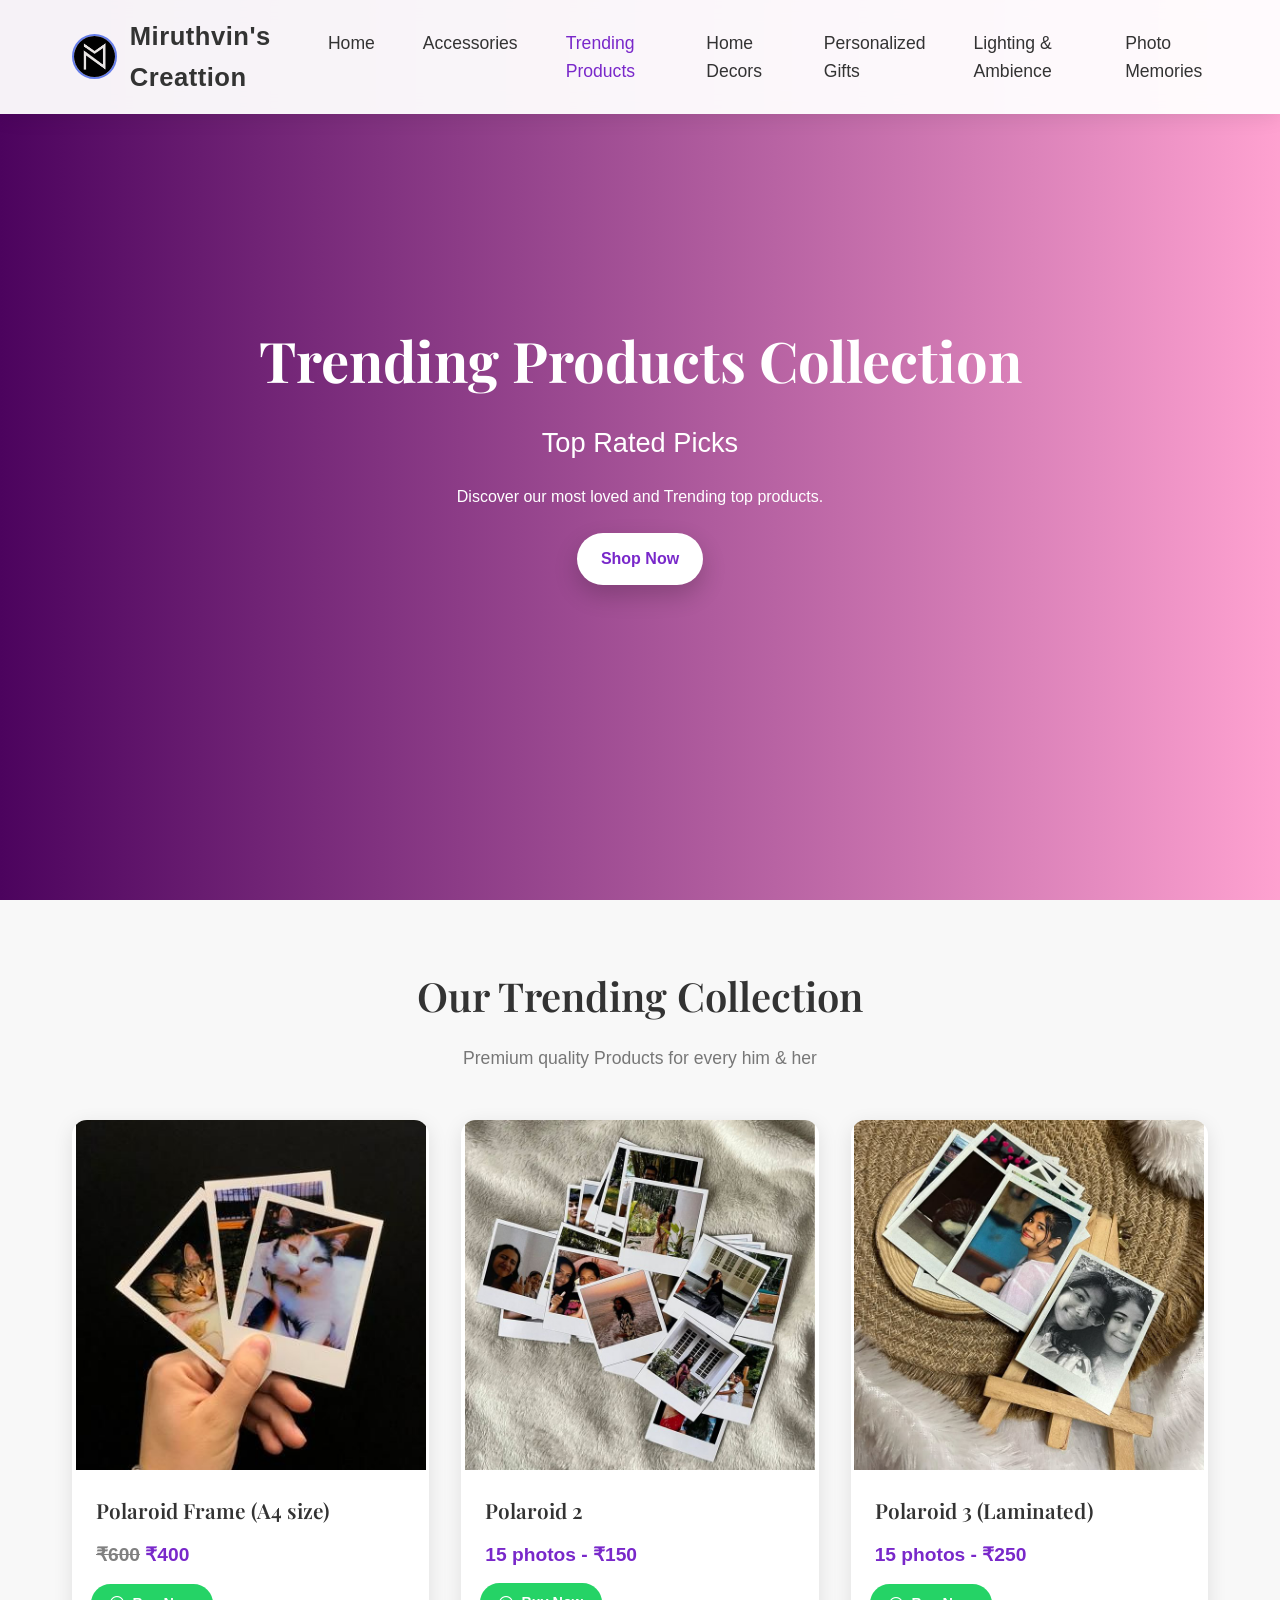
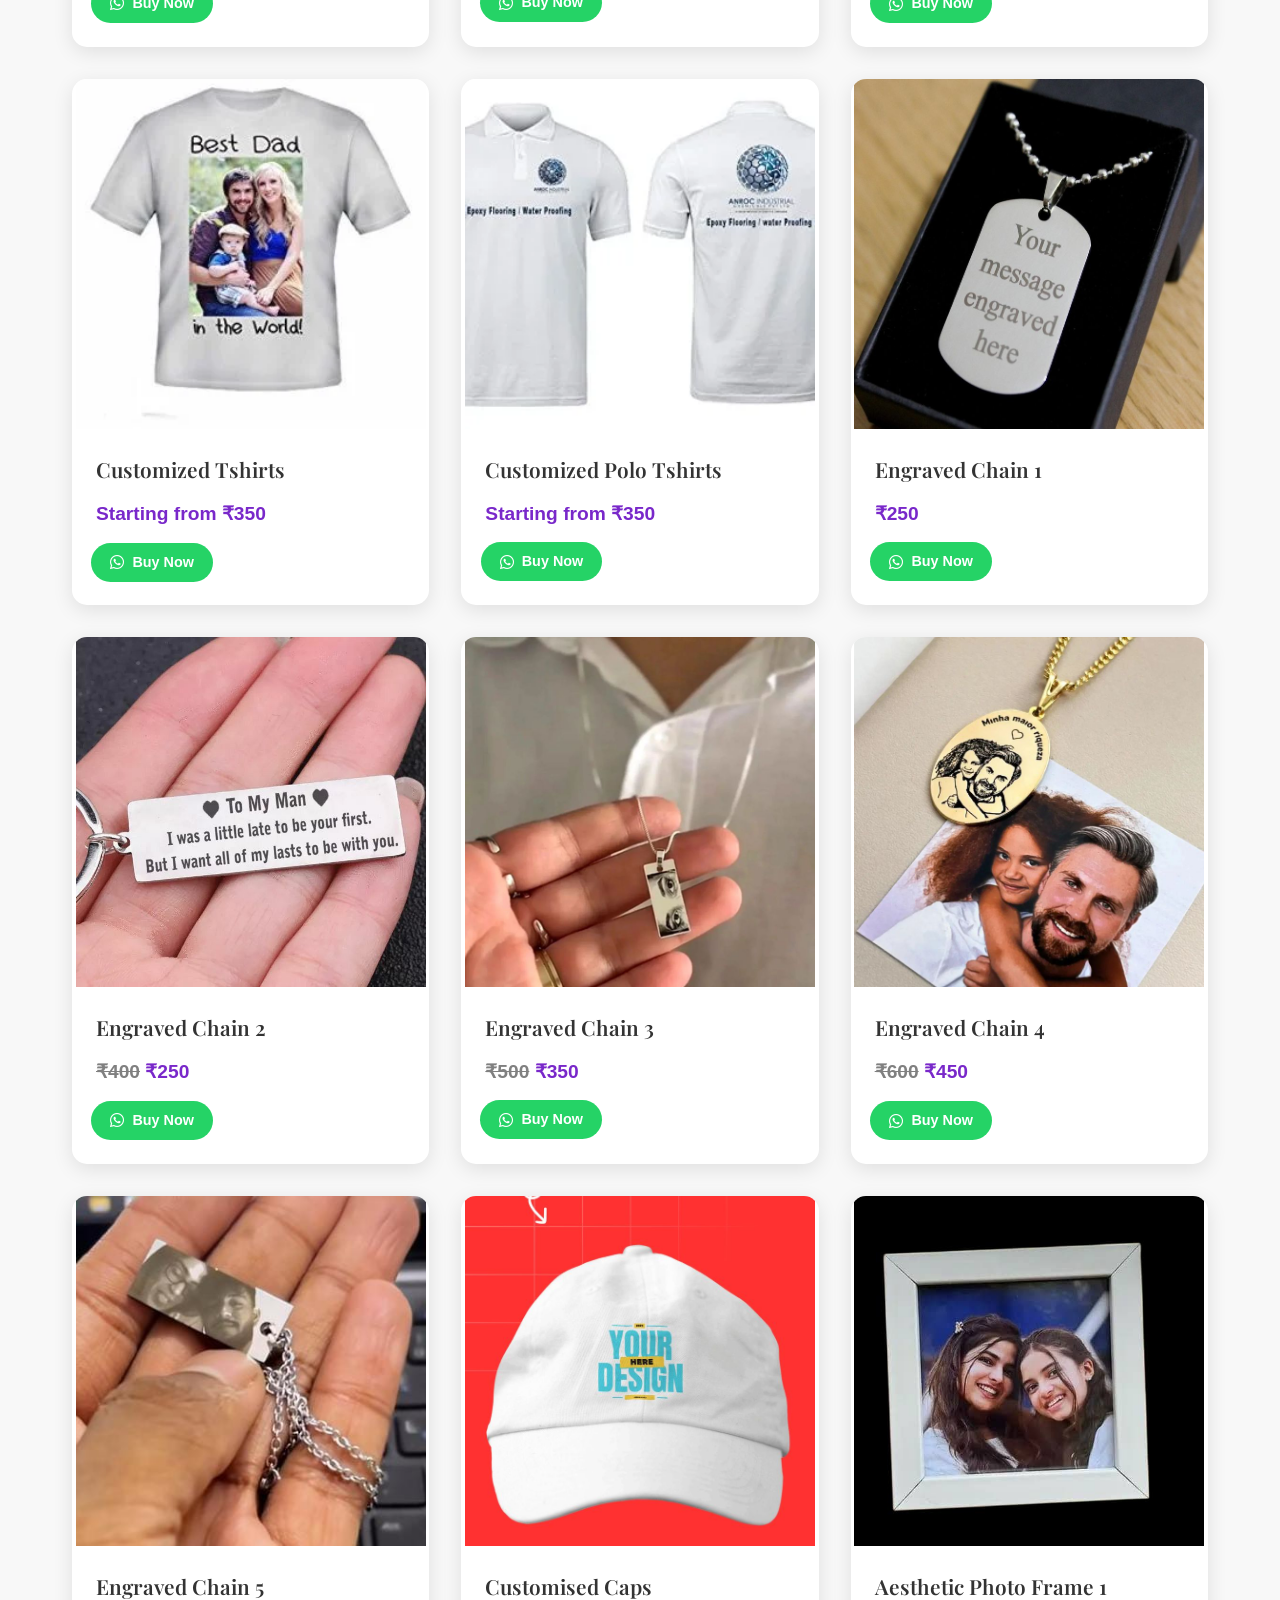
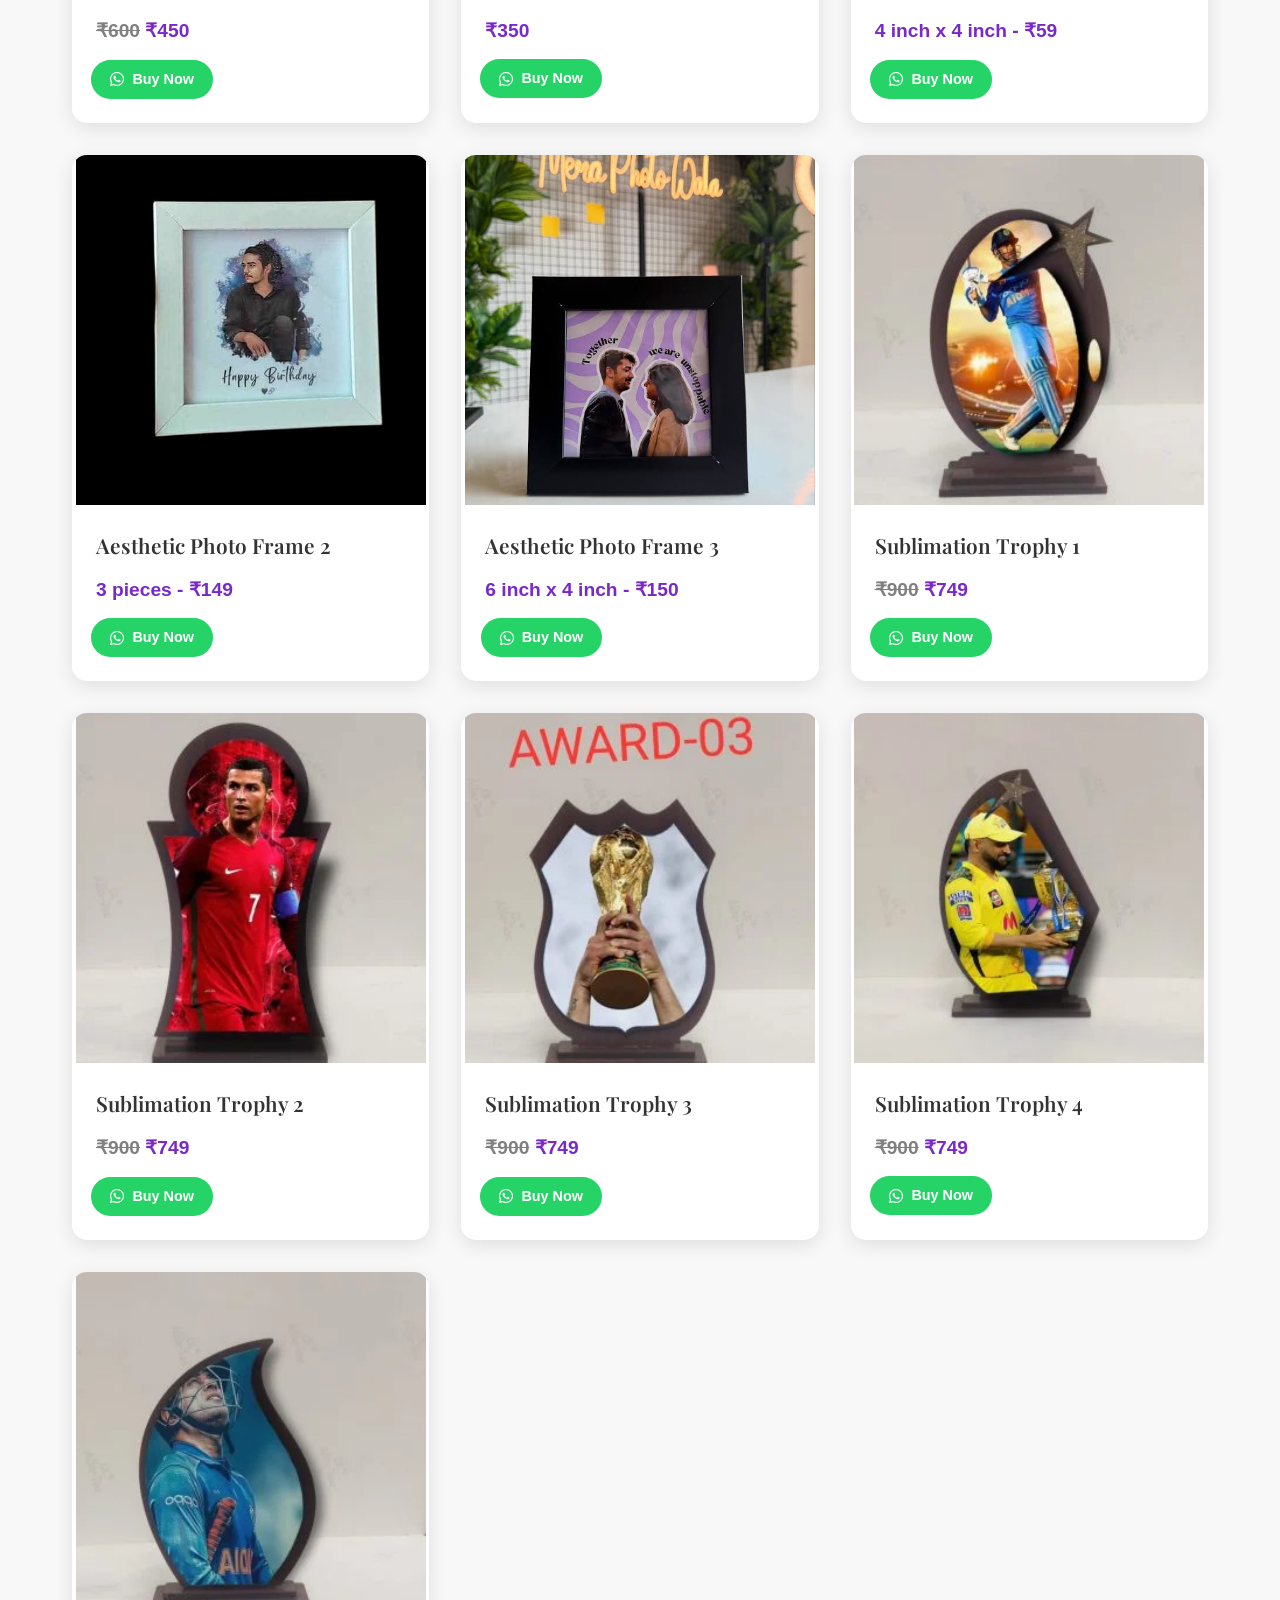
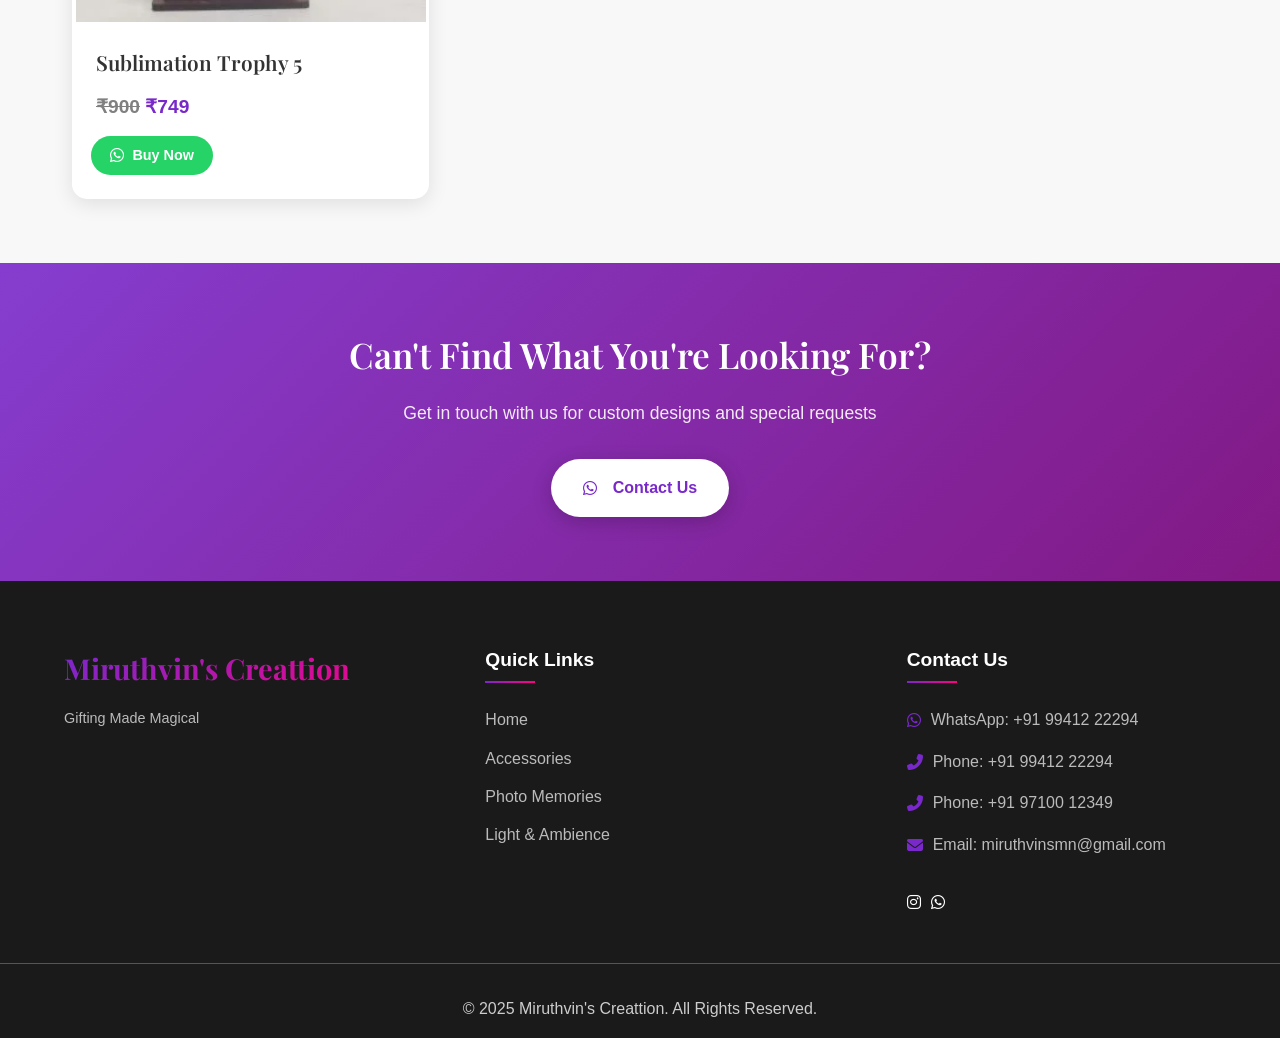
==== commit f59d56a9: "fc" ====
--- a/caps.html
+++ b/caps.html
@@ -4,7 +4,7 @@
 <head>
     <meta charset="UTF-8">
     <meta name="viewport" content="width=device-width, initial-scale=1.0">
-    <title>Caps Collection - Miruthvin's Creattion</title>
+    <title>Trending Products - Miruthvin's Creattion</title>
     <link rel="stylesheet" href="caps.css">
     <link rel="stylesheet" href="https://cdnjs.cloudflare.com/ajax/libs/font-awesome/6.4.0/css/all.min.css">
     <link rel="preconnect" href="https://fonts.googleapis.com">
@@ -19,20 +19,20 @@
     <header class="header">
         <div class="header-content">
             <div class="logo">
-                <img src="logo/miruthvins logo.jpeg" alt="Miruthvin's Logo">
+                <img src="miruthvins logo.jpeg" alt="Miruthvin's Logo">
                 <h3>Miruthvin's Creattion</h3>
             </div>
 
             <!-- Desktop Navigation -->
             <nav class="desktop-nav">
                 <ul>
-                    <li><a href="home.html">Home</a></li>
+                    <li><a href="index.html">Home</a></li>
                     <li><a href="accessories.html">Accessories</a></li>
                     <li><a href="caps.html" class="active">Trending Products</a></li>
                     <li><a href="homedecors.html">Home Decors</a></li>
-                    <li><a href="Personalgifts.html">Personalized Gifts</a></li>
+                    <li><a href="personalgifts.html">Personalized Gifts</a></li>
                     <li><a href="light.html">Lighting & Ambience</a></li>
-                    <li><a href="Photomem.html">Photo Memories</a></li>
+                    <li><a href="photomem.html">Photo Memories</a></li>
                 </ul>
             </nav>
 
@@ -48,13 +48,13 @@
     <!-- Mobile Menu Overlay -->
     <div class="mobile-menu" id="mobile-menu">
         <ul>
-            <li><a href="home.html">Home</a></li>
+            <li><a href="index.html">Home</a></li>
             <li><a href="accessories.html">Accessories</a></li>
             <li><a href="caps.html" class="active">Trending Products</a></li>
             <li><a href="homedecors.html">Home Decors</a></li>
-            <li><a href="Personalgifts.html">Personalized Gifts</a></li>
+            <li><a href="personalgifts.html">Personalized Gifts</a></li>
             <li><a href="light.html">Lighting & Ambience</a></li>
-            <li><a href="Photomem.html">Photo Memories</a></li>
+            <li><a href="photomem.html">Photo Memories</a></li>
         </ul>
     </div>
 
@@ -85,7 +85,7 @@
                 <!-- Polaroids -->
                 <div class="product-card" data-category="baseball">
                     <div class="product-image">
-                        <img src="logo/polaroid_recent.jpg" alt="Classic Baseball Cap">
+                        <img src="polaroid_recent.jpg" alt="Classic Baseball Cap">
                         <div class="hover-overlay">
                             <a href="https://wa.me/919710012349?text=Hey%20Miruthvin%27s%20  Creattion%2C%20I%20want%20to%20buy%20Polaroid%201"
                                 class="whatsapp-btn">
@@ -106,7 +106,7 @@
 
                 <div class="product-card" data-category="baseball">
                     <div class="product-image">
-                        <img src="logo/polaroid2.jpg" alt="...">
+                        <img src="polaroid2.jpg" alt="...">
                         <div class="hover-overlay">
                             <a href="https://wa.me/919710012349?text=Hey%20Miruthvin%27s%20  Creattion%2C%20I%20want%20to%20buy%20Polaroid%202"
                                 class="whatsapp-btn">
@@ -131,7 +131,7 @@
 
                 <div class="product-card" data-category="snapback">
                     <div class="product-image">
-                        <img src="logo/polaroid3.jpg" alt="Urban Snapback">
+                        <img src="polaroid3.jpg" alt="Urban Snapback">
                         <div class="hover-overlay">
                             <a href="https://wa.me/919710012349?text=Hey%20Miruthvin%27s%20  Creattion%2C%20I%20want%20to%20buy%20Polaroid%203"
                                 class="whatsapp-btn">
@@ -160,7 +160,7 @@
                 <!-- tshirt -->
                 <div class="product-card" data-category="trucker">
                     <div class="product-image">
-                        <img src="logo/tshirt2.webp" alt="Mesh Trucker Cap">
+                        <img src="tshirt2.webp" alt="Mesh Trucker Cap">
                         <div class="hover-overlay">
                             <a href="https://wa.me/919710012349?text=Hey%20Miruthvin%27s%20  Creattion%2C%20I%20want%20to%20buy%20Customized%20Tshirts"
                                 class="whatsapp-btn">
@@ -180,7 +180,7 @@
 
                 <div class="product-card" data-category="trucker">
                     <div class="product-image">
-                        <img src="logo/tshirt1.webp" alt="...">
+                        <img src="tshirt1.webp" alt="...">
                         <div class="hover-overlay">
                             <a href="https://wa.me/919710012349?text=Hey%20Miruthvin%27s%20  Creattion%2C%20I%20want%20to%20buy%20Customized%20Polo%20Tshirts"
                                 class="whatsapp-btn">
@@ -205,7 +205,7 @@
                 <!-- engraved neck chains -->
                 <div class="product-card" data-category="beanie">
                     <div class="product-image">
-                        <img src="logo/neckchain1.jpg" alt="...">
+                        <img src="neckchain1.jpg" alt="...">
                         <div class="hover-overlay">
                             <a href="https://wa.me/919710012349?text=Hey%20Miruthvin%27s%20  Creattion%2C%20I%20want%20to%20buy%20Engraved%20Chain%201"
                                 class="whatsapp-btn">
@@ -229,7 +229,7 @@
 
                 <div class="product-card" data-category="beanie">
                     <div class="product-image">
-                        <img src="logo/neckchain2.jpg" alt="...">
+                        <img src="neckchain2.jpg" alt="...">
                         <div class="hover-overlay">
                             <a href="https://wa.me/919710012349?text=Hey%20Miruthvin%27s%20  Creattion%2C%20I%20want%20to%20buy%20Engraved%20Chain%202"
                                 class="whatsapp-btn">
@@ -253,7 +253,7 @@
 
                 <div class="product-card" data-category="beanie">
                     <div class="product-image">
-                        <img src="logo/neckchain3.jpg" alt="...">
+                        <img src="neckchain3.jpg" alt="...">
                         <div class="hover-overlay">
                             <a href="https://wa.me/919710012349?text=Hey%20Miruthvin%27s%20  Creattion%2C%20I%20want%20to%20buy%20Engraved%20Chain%203"
                                 class="whatsapp-btn">
@@ -277,7 +277,7 @@
 
                 <div class="product-card" data-category="beanie">
                     <div class="product-image">
-                        <img src="logo/neckchain4.jpg" alt="...">
+                        <img src="neckchain4.jpg" alt="...">
                         <div class="hover-overlay">
                             <a href="https://wa.me/919710012349?text=Hey%20Miruthvin%27s%20  Creattion%2C%20I%20want%20to%20buy%20Engraved%20Chain%204"
                                 class="whatsapp-btn">
@@ -301,7 +301,7 @@
 
                 <div class="product-card" data-category="beanie">
                     <div class="product-image">
-                        <img src="logo/neckchain5.jpeg" alt="...">
+                        <img src="neckchain5.jpeg" alt="...">
                         <div class="hover-overlay">
                             <a href="https://wa.me/919710012349?text=Hey%20Miruthvin%27s%20  Creattion%2C%20I%20want%20to%20buy%20Engraved%20Chain%205"
                                 class="whatsapp-btn">
@@ -326,7 +326,7 @@
                 <!-- More Products -->
                 <div class="product-card" data-category="baseball">
                     <div class="product-image">
-                        <img src="logo/cap1.jpg" alt="...">
+                        <img src="cap1.jpg" alt="...">
                         <div class="hover-overlay">
                             <a href="https://wa.me/919710012349?text=Hey%20Miruthvin%27s%20  Creattion%2C%20I%20want%20to%20buy%20Customised%20Caps"
                                 class="whatsapp-btn">
@@ -351,7 +351,7 @@
                 <!-- photo frmaes  -->
                 <div class="product-card" data-category="snapback">
                     <div class="product-image">
-                        <img src="logo/4x4frame.jpeg" alt="...">
+                        <img src="4x4frame.jpeg" alt="...">
                         <div class="hover-overlay">
                             <a href="https://wa.me/919710012349?text=Hey%20Miruthvin%27s%20  Creattion%2C%20I%20want%20to%20buy%20Aesthetic%20Photo%20Frame%201"
                                 class="whatsapp-btn">
@@ -375,7 +375,7 @@
 
                 <div class="product-card" data-category="trucker">
                     <div class="product-image">
-                        <img src="logo/4x4frame2.jpeg" alt="...">
+                        <img src="4x4frame2.jpeg" alt="...">
                         <div class="hover-overlay">
                             <a href="https://wa.me/919710012349?text=Hey%20Miruthvin%27s%20  Creattion%2C%20I%20want%20to%20buy%20Aesthetic%20Photo%20Frame%202"
                                 class="whatsapp-btn">
@@ -400,7 +400,7 @@
 
                 <div class="product-card" data-category="beanie">
                     <div class="product-image">
-                        <img src="logo/4x4frame3.jpeg" alt="...">
+                        <img src="4x4frame3.jpeg" alt="...">
                         <div class="hover-overlay">
                             <a href="https://wa.me/919710012349?text=Hey%20Miruthvin%27s%20  Creattion%2C%20I%20want%20to%20buy%20Aesthetic%20Photo%20Frame%203"
                                 class="whatsapp-btn">
@@ -426,7 +426,7 @@
                 <!--trophy-->
                 <div class="product-card" data-category="beanie">
                     <div class="product-image">
-                        <img src="logo/trophy1 620.webp" alt="...">
+                        <img src="trophy1 620.webp" alt="...">
                         <div class="hover-overlay">
                             <a href="https://wa.me/919710012349?text=Hey%20Miruthvin%27s%20  Creattion%2C%20I%20want%20to%20buy%20Trophy%201"
                                 class="whatsapp-btn">
@@ -450,7 +450,7 @@
 
                 <div class="product-card" data-category="beanie">
                     <div class="product-image">
-                        <img src="logo/trophy2 620.webp" alt="...">
+                        <img src="trophy2 620.webp" alt="...">
                         <div class="hover-overlay">
                             <a href="https://wa.me/919710012349?text=Hey%20Miruthvin%27s%20  Creattion%2C%20I%20want%20to%20buy%20Trophy%202"
                                 class="whatsapp-btn">
@@ -474,7 +474,7 @@
 
                 <div class="product-card" data-category="beanie">
                     <div class="product-image">
-                        <img src="logo/trophy3 620.webp" alt="...">
+                        <img src="trophy3 620.webp" alt="...">
                         <div class="hover-overlay">
                             <a href="https://wa.me/919710012349?text=Hey%20Miruthvin%27s%20  Creattion%2C%20I%20want%20to%20buy%20Trophy%203"
                                 class="whatsapp-btn">
@@ -498,7 +498,7 @@
 
                 <div class="product-card" data-category="beanie">
                     <div class="product-image">
-                        <img src="logo/trophy4 620.webp" alt="...">
+                        <img src="trophy4 620.webp" alt="...">
                         <div class="hover-overlay">
                             <a href="https://wa.me/919710012349?text=Hey%20Miruthvin%27s%20  Creattion%2C%20I%20want%20to%20buy%20Trophy%204"
                                 class="whatsapp-btn">
@@ -522,7 +522,7 @@
 
                 <div class="product-card" data-category="beanie">
                     <div class="product-image">
-                        <img src="logo/trophy5 620.webp" alt="...">
+                        <img src="trophy5 620.webp" alt="...">
                         <div class="hover-overlay">
                             <a href="https://wa.me/919710012349?text=Hey%20Miruthvin%27s%20  Creattion%2C%20I%20want%20to%20buy%20Trophy%205"
                                 class="whatsapp-btn">
@@ -575,7 +575,7 @@
             <div class="footer-links">
                 <h4>Quick Links</h4>
                 <ul>
-                    <li><a href="home.html">Home</a></li>
+                    <li><a href="index.html">Home</a></li>
                     <li><a href="accessories.html">Accessories</a></li>
                     <li><a href="photomem.html">Photo Memories</a></li>
                     <li><a href="light.html">Light & Ambience</a></li>
@@ -584,13 +584,14 @@
 
             <div class="footer-contact">
                 <h4>Contact Us</h4>
-                <p><i class="fab fa-whatsapp"></i> WhatsApp: +91 86085 22123</p>
+                <p><i class="fab fa-whatsapp"></i> WhatsApp: +91 99412 22294</p>
                 <p><i class="fas fa-phone-alt"></i> Phone: +91 99412 22294</p>
                 <p><i class="fas fa-phone-alt"></i> Phone: +91 97100 12349</p>
 
                 <p><i class="fas fa-envelope"></i> Email: miruthvinsmn@gmail.com</p>
                 <div class="social-icons">
-                    <a href="#"><i class="fab fa-instagram"></i></a>
+                    <a href="https://www.instagram.com/_miruthvins?stkn=MWMwYm1lY2lnaHYxeA==" target="_blank"
+                        rel="noopener noreferrer"><i class="fab fa-instagram"></i></a>
                     <a href="https://wa.me/919710012349?text=Hi%2C%20I%27m%20interested%20in%20your%20products%20from%20Miruthvin%27s%20  Creattion%21
 "><i class="fab fa-whatsapp"></i></a>
                 </div>
--- a/caps.css
+++ b/caps.css
@@ -1067,7 +1067,7 @@
     width: 350px;
     margin-left: auto;
     margin-right: auto;
-    
+
 }
 
 .product-image img {
